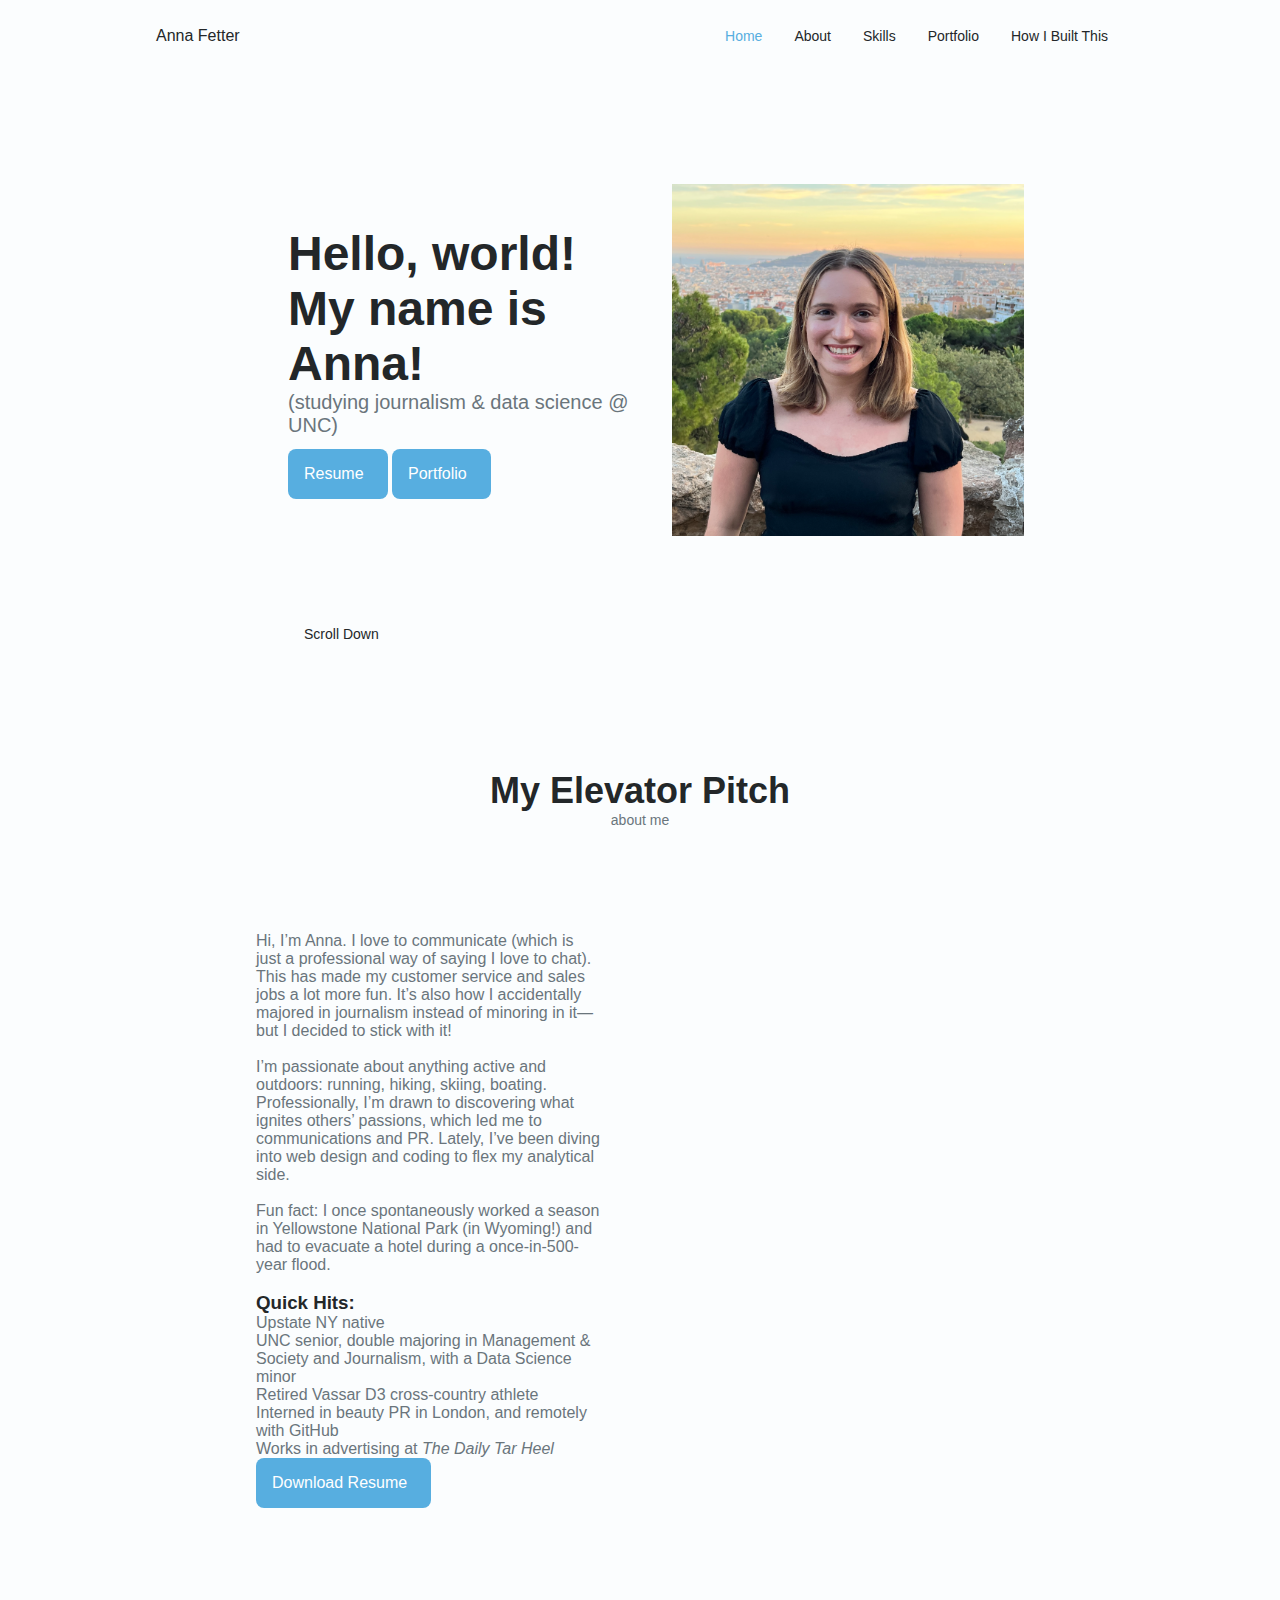
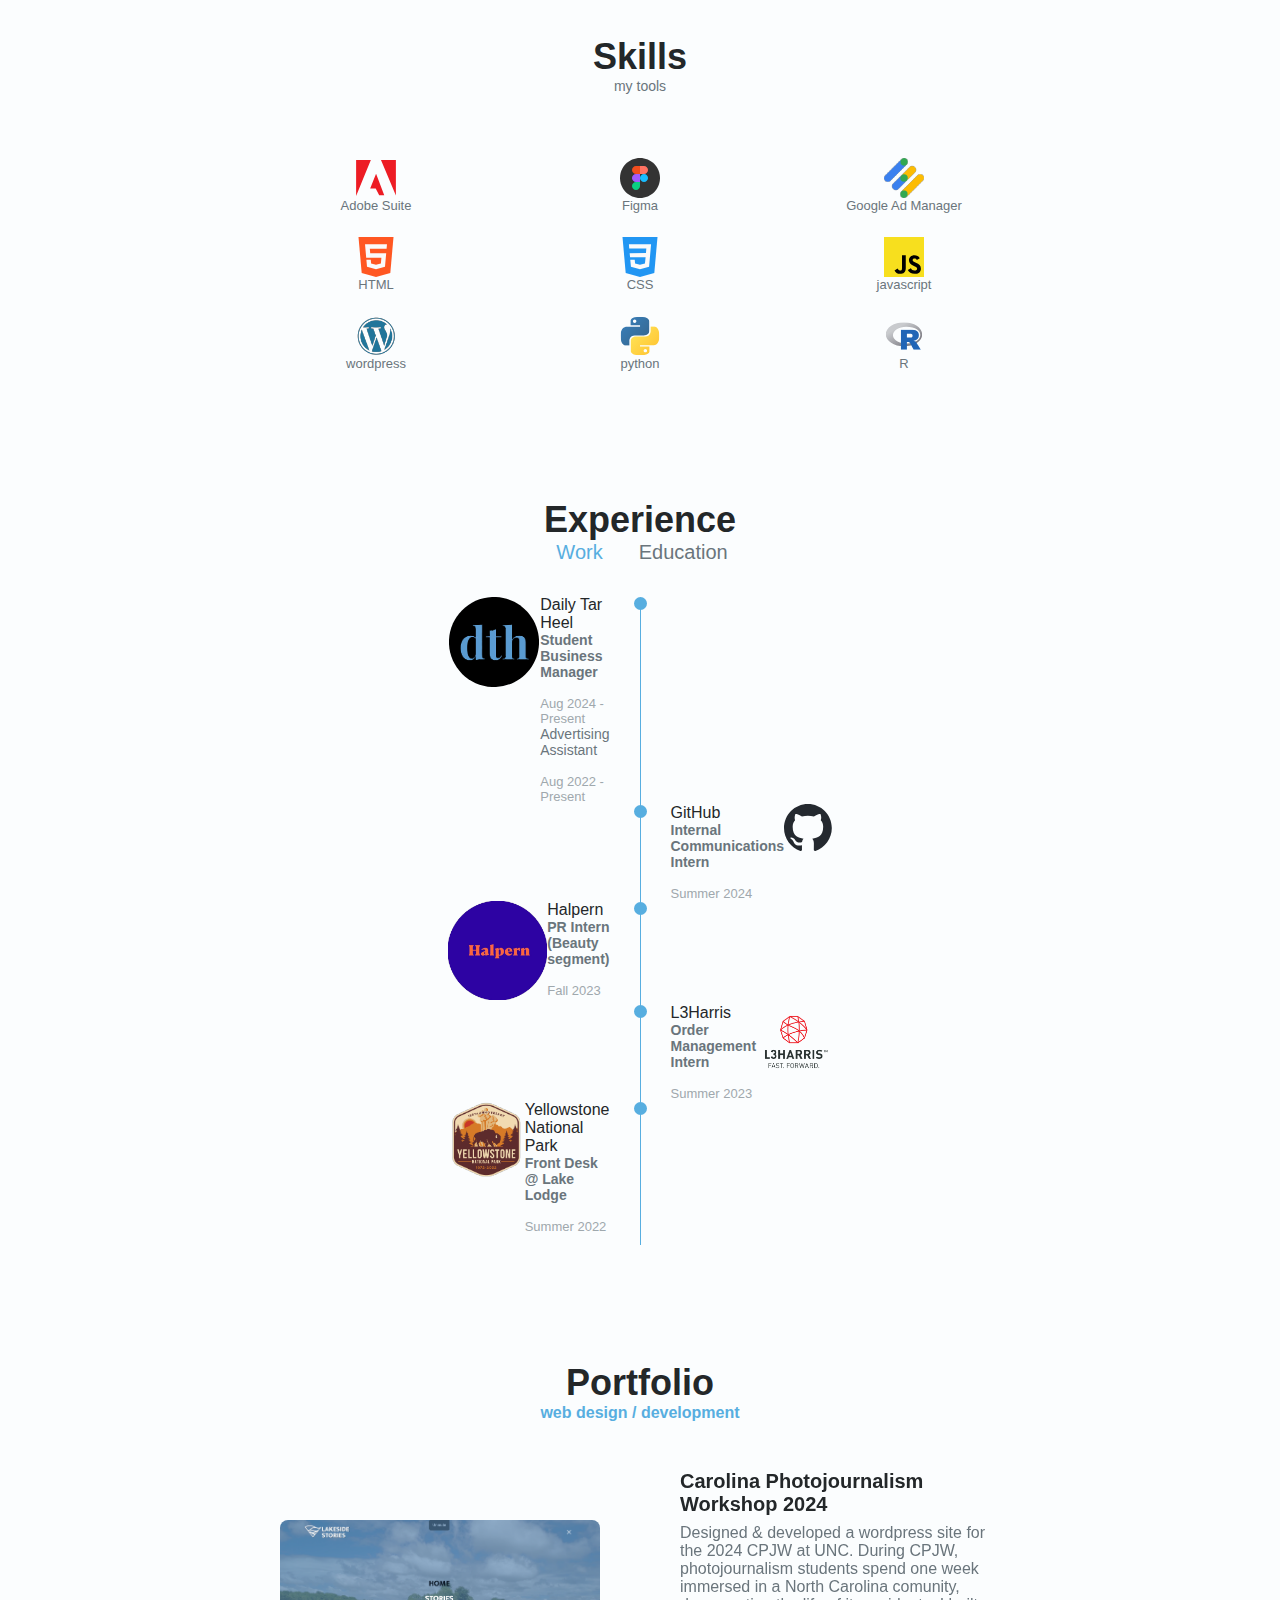
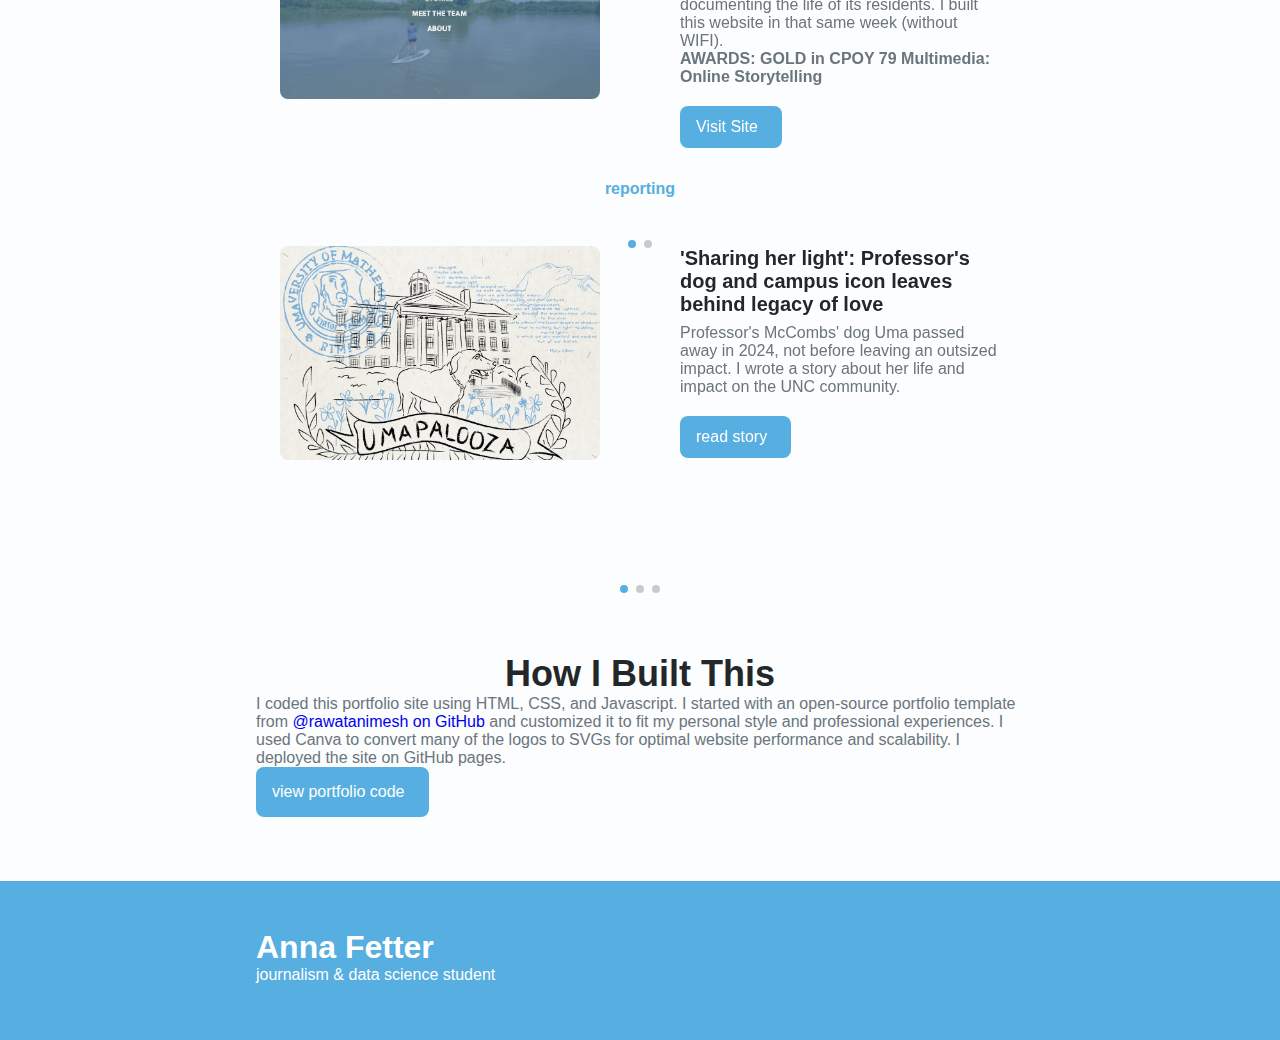
==== index.html @ ff368652 "some stylistic changes to portfolio section" ====
<!DOCTYPE html>
<html lang="en">
  <head>
    <meta charset="UTF-8" />
    <meta name="viewport" content="width=device-width, initial-scale=1.0" />
    <meta
      name="description"
      content="Anna Fetter's portfolio website. A summary of professional experience, 
      skills, projects details and contact information."
    />
    <title>Anna Fetter Portfolio</title>

    <!--==================== OPEN GRAPH META TAGS ===================== -->
    <meta property="og:title" content="Anna Fetter - Portfolio" />
    <meta property="og:image" content="/assets/img/PwaImages/ios/512.png" />
    <meta
      property="og:description"
      content="Anna Fetter's portfolio website. A summary of professional experience, 
      skills, projects details and contact information."
    />

    <!--==================== TWITTER META TAGS ===================== -->
    <meta name="twitter:title" content="Anna Fetter - Portfolio" />
    <meta
      name="twitter:description"
      content="Anna Fetter's portfolio website. A summary of professional experience, 
      skills, projects details and contact information."
    />
    <meta name="twitter:image" content="/assets/img/PwaImages/ios/512.png" />

    <!--==================== UNICONS ====================-->
    <link
      rel="stylesheet"
      href="https://unicons.iconscout.com/release/v4.0.0/css/line.css"
    />

    <!-- ====================PWA================== -->
    <link rel="manifest" href="manifest.json" />
    <!-- ios support -->
    <link rel="apple-touch-icon" href="/assets/img/PwaImages/ios/32.png" />
    <link rel="apple-touch-icon" href="/assets/img/PwaImages/ios/72.png" />
    <link rel="apple-touch-icon" href="/assets/img/PwaImages/ios/100.png" />
    <link rel="apple-touch-icon" href="/assets/img/PwaImages/ios/128.png" />
    <link rel="apple-touch-icon" href="/assets/img/PwaImages/ios/144.png" />
    <link rel="apple-touch-icon" href="/assets/img/PwaImages/ios/152.png" />
    <link rel="apple-touch-icon" href="/assets/img/PwaImages/ios/192.png" />
    <link rel="apple-touch-icon" href="/assets/img/PwaImages/ios/256.png" />
    <link rel="apple-touch-icon" href="/assets/img/PwaImages/ios/512.png" />
    <meta name="apple-mobile-web-app-status-bar" content="#6E57E0" />
    <meta name="theme-color" content="#6E57E0" />

    <!-- ============FAVICONS============== -->
    <link
      rel="apple-touch-icon"
      sizes="180x180"
      href="/assets/img/favicons/apple-touch-icon.png"
    />
    <link
      rel="icon"
      type="image/png"
      sizes="32x32"
      href="/assets//img/favicons/favicon-32x32.png"
    />
    <link
      rel="icon"
      type="image/png"
      sizes="16x16"
      href="/assets/img/favicons/favicon-16x16.png"
    />
    <link
      rel="icon"
      type="image/x-icon"
      href="/assets/img/favicons/favicon.ico"
    />

    <!--==================== SWIPER CSS ====================-->
    <link rel="stylesheet" href="/assets/css/swiper-bundle.min.css" />

    <!--==================== CSS ====================-->
    <link rel="stylesheet" href="assets/css/styles.css" />
  </head>

  <body>
    <!-- ===================== LOADER ==================== -->
    <div id="loading">
      <div class="loader"><span><</span><span>3</span></div>
    </div>

    <!--==================== HEADER ====================-->
    <header class="header" id="header">
      <nav class="nav container">
        <a href="#" class="nav__logo noSelect">Anna Fetter</a>

        <div class="nav__menu" id="nav-menu">
          <ul class="nav__list grid">
            <li class="nav__item">
              <a href="#home" class="nav__link noSelect active-link">
                <i class="uil uil-estate nav__icon"></i> Home
              </a>
            </li>

            <li class="nav__item">
              <a href="#about" class="nav__link noSelect">
                <i class="uil uil-user nav__icon"></i> About
              </a>
            </li>

            <li class="nav__item">
              <a href="#skills" class="nav__link noSelect">
                <i class="uil uil-file-alt nav__icon"></i> Skills
              </a>
            </li>

            <li class="nav__item">
              <a href="#portfolio" class="nav__link noSelect">
                <i class="uil uil-scenery nav__icon"></i> Portfolio
              </a>
            </li>

            <li class="nav__item">
              <a href="#built" class="nav__link noSelect">
                <i class="uil uil-message nav__icon"></i> How I Built This
              </a>
            </li>
          </ul>
          <i class="uil uil-times nav__close noSelect" id="nav-close"></i>
        </div>

        <div class="nav__btns">
          <!-- theme change button -->
          <i class="uil uil-moon change-theme" id="theme-button"></i>

          <div class="nav__toggle noSelect" id="nav-toggle">
            <i class="uil uil-apps"></i>
          </div>
        </div>
      </nav>
    </header>

    <!--==================== MAIN ====================-->

    <main class="main">
      <!--==================== HOME ====================-->
      <section class="home section" id="home">
        <div class="home__container container grid">
          <div class="home__content grid">
            <div class="home__social">
              <a
                href="https://www.linkedin.com/in/anna-fetter/"
                target="_blank"
                class="home__social-icon"
              >
                <i class="uil uil-linkedin-alt"></i>
              </a>
              <a
                href="https://github.com/aefetter"
                target="_blank"
                class="home__social-icon"
              >
                <i class="uil uil-github-alt"></i>
              </a>

            </div>

            <div class="home__img">
                  <img
                    class = "home__img"
                    src="assets/img/annafetter.JPG"
                    alt="photo of Anna Fetter"
                  >
            </div>

            <div class="home__data">
              <h1 class="home__title">Hello, world! My name is Anna!</h1>
              <h3 class="home__subtitle">(studying journalism & data science @ UNC)</h3>
              <!-- <p class="home__description">
              </p> -->
              <a href="assets/pdf/Anna-Fetter-Resume-2024.pdf" class="button button--flex" target="_blank">
                Resume<i class="uil uil-message button__icon"></i>
              </a>
              <a href="#portfolio" class="button button--flex">
                Portfolio<i class="uil uil-message button__icon"></i>
              </a>
            </div>
          </div>
          <div class="home__scroll">
            <a href="#about" class="home__scroll-button button--flex">
              <i class="uil uil-mouse-alt home__scroll-mouse"></i>
              <span class="home__scroll-name">Scroll Down</span>
              <i class="uil uil-arrow-down home__scroll-arrow"></i>
            </a>
          </div>
        </div>
      </section>
    </main>

    <!--==================== ABOUT ====================-->

    <section class="about section" id="about">
      <h2 class="section__title">My Elevator Pitch</h2>
      <span class="section__subtitle">about me</span>

      <div class="about__container container grid">
        <!-- <img src="assets/img/.jpg" alt="" class="about__image" /> -->
         <!-- find a fun image for here -->

        <div class="about__data">
          <p class="about__description">
            <!-- insert bio here -->
            <p>Hi, I’m Anna. I love to communicate (which is just a professional way of saying I love to chat). This has made my customer service and sales jobs a lot more fun. It’s also how I accidentally majored in journalism instead of minoring in it—but I decided to stick with it!<br><br>
  
            I’m passionate about anything active and outdoors: running, hiking, skiing, boating. Professionally, I’m drawn to discovering what ignites others’ passions, which led me to communications and PR. Lately, I’ve been diving into web design and coding to flex my analytical side.<br><br>
            
            Fun fact: I once spontaneously worked a season in Yellowstone National Park (in Wyoming!) and had to evacuate a hotel during a once-in-500-year flood.<br><br>
            
              <h3>Quick Hits:</h3>
              <ul>
                <li>Upstate NY native</li>
                <li>UNC senior, double majoring in Management & Society and Journalism, with a Data Science minor</li>
                <li>Retired Vassar D3 cross-country athlete</li>
                <li>Interned in beauty PR in London, and remotely with GitHub</li>
                <li>Works in advertising at <em>The Daily Tar Heel</em></li>
              </ul>
          </p>
          <div class="about__buttons">
            <a
              download=""
              href="assets/pdf/Anna-Fetter-Resume-2024.pdf"
              class="button button--flex"
            >
              Download Resume<i class="uil uil-download-alt button__icon"></i
            ></a>
          </div>
        </div>
      </div>
    </section>

    <!--==================== SKILLS ====================-->

    <section class="skills section" id="skills">
      <h2 class="section__title">Skills</h2>
      <span class="section__subtitle">my tools</span>
      <div class="skills__container container grid">
        <div class="skills__container-box">
          <img
            class="skills__container-img"
            src="/assets/img/skills/adobe.svg"
            alt="adobe suite"
          />
          <div class="skills__container-name">Adobe Suite</div>
        </div>

        <div class="skills__container-box">
          <img
            class="skills__container-img"
            src="/assets/img/skills/figma.svg"
            alt="Figma"
          />
          <div class="skills__container-name">Figma</div>
        </div>

        <div class="skills__container-box">
          <img
            class="skills__container-img"
            src="/assets/img/skills/googleadmanager.svg"
            alt="google ad manager"
          />
          <div class="skills__container-name">Google Ad Manager</div>
        </div>

        <div class="skills__container-box">
          <img
            class="skills__container-img"
            src="/assets/img/skills/html.svg"
            alt="html"
          />
          <div class="skills__container-name">HTML</div>
        </div>

        <div class="skills__container-box">
          <img
            class="skills__container-img"
            src="/assets/img/skills/css.svg"
            alt="css"
          />
          <div class="skills__container-name">CSS</div>
        </div>

        <div class="skills__container-box">
          <img
            class="skills__container-img"
            src="/assets/img/skills/javascript.svg"
            alt="javascript"
          />
          <div class="skills__container-name">javascript</div>
        </div>

        <div class="skills__container-box">
          <img
            class="skills__container-img"
            src="/assets/img/skills/wordpress.svg"
            alt="wordpress"
          />
          <div class="skills__container-name">wordpress</div>
        </div>

        <div class="skills__container-box">
          <img
            class="skills__container-img"
            src="/assets/img/skills/python.svg"
            alt="python"
          />
          <div class="skills__container-name">python</div>
        </div>

        <div class="skills__container-box">
          <img
            class="skills__container-img"
            src="/assets/img/skills/r.svg"
            alt="R"
          />
          <div class="skills__container-name">R</div>
        </div>

        <!-- <div class="skills__container-box">
                <img class="skills__container-img" src="/assets/img/skills/figma.svg" alt="figma">
                <div class="skills__container-name">Figma</div>
            </div> -->
      </div>
    </section>

    <!--==================== SCHOOL/EDUCATION ====================-->

    <section class="qualification section">
      <h2 class="section__title">Experience</h2>
      <!-- <span class="section__subtitle">My personal journey</span> -->

      <div class="qualification__container container">
        <div class="qualification__tabs">
          <div
            class="qualification__button button--flex qualification__active"
            data-target="#work"
          >
            <i class="uil uil-briefcase-alt qualification__icon"> </i> Work
          </div>

          <div
            class="qualification__button button--flex"
            data-target="#education"
          >
            <i class="uil uil-graduation-cap qualification__icon"> </i>
            Education
          </div>
        </div>

        <div class="qualification__sections">
          <!--==================== WORK CONTENT 1====================-->
          <div
            class="qualification__content qualification__active"
            data-content
            id="work"
          >
            <!--==================== WORK 1====================-->
            <div class="qualification__data">
              <div class="qual-logo">
                <div><img src="/assets/img/jobs/dth.svg" alt="Daily Tar Heel logo"></div>
                <div>
                <h3 class="qualification__title">Daily Tar Heel</h3>
                <span class="qualification__subtitle"><strong>Student Business Manager</strong></span>
                <div class="qualification__calender">
                  <i class="uil uil-calendar-alt"></i> Aug 2024 - Present
                </div>
                <span class="qualification__subtitle"><strong></strong>Advertising Assistant</strong></span>
                <div class="qualification__calender">
                  <i class="uil uil-calendar-alt"></i> Aug 2022 - Present
                </div>
                </div>
              </div>

              <div>
                <span class="qualification__rounder"></span>
                <span class="qualification__line"></span>
              </div>
            </div>

            <!--==================== WORK 2====================-->
            <div class="qualification__data">
              <div></div>
              <div>
                <span class="qualification__rounder"></span>
                <span class="qualification__line"></span>
              </div>
              <div>
                <div class="qual-logo">
                <div>
                <h3 class="qualification__title">GitHub</h3>
                <span class="qualification__subtitle"> <strong>Internal Communications Intern</strong> </span>
                <div class="qualification__calender">
                  <i class="uil uil-calendar-alt"></i> Summer 2024
                </div>
                </div>
                <div><img src="/assets/img/jobs/github-mark.svg" alt="GitHub logo"></div>
                </div>
              </div>
            </div>

            <!--==================== WORK 3====================-->
            <div class="qualification__data">
              <div class="qual-logo">
                <div><img src="/assets/img/jobs/halpern.svg" alt="Halpern logo"></div>
                <div>
                <h3 class="qualification__title">Halpern</h3>
                <span class="qualification__subtitle"><strong>PR Intern (Beauty segment)</strong></span>
                <div class="qualification__calender">
                  <i class="uil uil-calendar-alt"></i> Fall 2023
                </div>
                </div>
              </div>
              <div>
                <span class="qualification__rounder"></span>
                <span class="qualification__line"></span>
              </div>
            </div>

            <!--==================== WORK 4====================-->
            <div class="qualification__data">
              <div></div>
              <div>
                <span class="qualification__rounder"></span>
                <span class="qualification__line"></span>
              </div>
              <div>
                <div class="qual-logo">
                <div>
                <h3 class="qualification__title">L3Harris</h3>
                <span class="qualification__subtitle"> <strong>Order Management Intern</strong> </span>
                <div class="qualification__calender">
                  <i class="uil uil-calendar-alt"></i> Summer 2023
                </div>
                </div>
                <div><img src="/assets/img/jobs/l3harris.svg" alt="L3Harris logo"></div>
                </div>
              </div>
            </div>
            <!--==================== WORK 5 ====================-->
            <div class="qualification__data">
              <div class="qual-logo">
                <div><img src="/assets/img/jobs/yellowstone.svg" alt="Yellowstone 150th year graphic"></div>
                <div>
                  <h3 class="qualification__title">Yellowstone National Park</h3>
                  <span class="qualification__subtitle"><strong>Front Desk @ Lake Lodge</strong></span>
                  <div class="qualification__calender">
                    <i class="uil uil-calendar-alt"></i> Summer 2022
                  </div>
                </div>
              </div>
              <div>
                <span class="qualification__rounder"></span>
                <span class="qualification__line"></span>
              </div>
            </div>
          </div>

          <!--==================== EDUCATION CONTENT 2====================-->
          <div class="qualification__content" data-content id="education">
            <!--==================== SCHOOL 1====================-->
            <div class="qualification__data">
              <div>
                <h3 class="qualification__title">University of North Carolina at Chapel Hill</h3>
                <span class="qualification__subtitle">
                  Journalism (BA) / Management & Society (BA), Data Science Minor
                </span>
                <div class="qualification__calender">
                  <i class="uil uil-calendar-alt"></i> Aug 2022 - May 2025
                </div>
              </div>

              <div>
                <span class="qualification__rounder"></span>
                <span class="qualification__line"></span>
              </div>
            </div>

            <!--==================== SCHOOL 2====================-->
            <div class="qualification__data">
              <div></div>
              <div>
                <span class="qualification__rounder"></span>
                <!-- <span class="qualification__line"></span> -->
              </div>
              <div>
                <h3 class="qualification__title">Vassar College</h3>
                <span class="qualification__subtitle"> Transferred to UNC after 1st year</span>
                <div class="qualification__calender">
                  <i class="uil uil-calendar-alt"></i> Aug 2021 - May 2022
                </div>
              </div>
            </div>
          </div>
        </div>
      </div>
    </section>

    <!--==================== PORTFOLIO ====================-->

    <section class="portfolio section" id="portfolio">
      <h2 class="section__title">Portfolio</h2>

      <!-- WEB PROJECTS -->
      <span class="portfolio__subtitle">web design / development</span>
      <div class="portfolio__container container swiper-container">
        <div class="swiper-wrapper">
            <!--==================== PORTFOLIO 1====================-->
            <div class="portfolio__content grid swiper-slide">
              <img
                src="/assets/img/portfolio/cpjw-2024.png"
                alt=""
                class="portfolio__img"
              />
              <div class="portfolio__data">
                <h3 class="portfolio__title">Carolina Photojournalism Workshop 2024</h3>
                <p class="portfolio__description">
                  Designed & developed a wordpress site for the 2024 CPJW at UNC. During CPJW, photojournalism students spend one week immersed in a North Carolina comunity, documenting the life of its residents. I built this website in that same week (without WIFI).
                  <br><strong>AWARDS: GOLD in CPOY 79 Multimedia: Online Storytelling</strong>
                </p>
                <a
                  href="https://cpjw.unc.edu/2024/"
                  target="_blank"
                  class="button button--flex button--small portfolio__button"
                >
                  Visit Site
                  <i class="uil uil-arrow-right button__icon"></i>
                </a>
              </div>
            </div>

            <!--==================== PORTFOLIO 2====================-->
            <div class="portfolio__content grid swiper-slide">
              <img
                src="/assets/img/portfolio/mejo487cssbootcamp.png"
                alt=""
                class="portfolio__img"
              />
              <div class="portfolio__data">
                <h3 class="portfolio__title">CSS bootcamp</h3>
                <p class="portfolio__description">
                  The assignment for my MEJO487: Intermediate Interactive Media was to exactly copy a photoshop file using HTML and CSS. Using bootstrap was a necessary part of this assignment.
                </p>
                <a
                  href="https://github.com/aefetter/mejo487-project1"
                  target="_blank"
                  class="button button--flex button--small portfolio__button"
                >
                  See the code
                  <i class="uil uil-arrow-right button__icon"></i>
                </a>
              </div>
            </div>

        </div>

        <!-- Add arrows -->
        <div class="swiper-button-next">
          <i class="uil uil-angle-right-b swiper-portfolio-icon"></i>
        </div>
        <div class="swiper-button-prev">
          <i class="uil uil-angle-left-b swiper-portfolio-icon"></i>
        </div>

        <!-- Add Pagination -->
        <div class="swiper-pagination"></div>
      </div>
      <!-- new slider -->
      <!-- reporting section -->
      <span class="portfolio__subtitle">reporting</span>
      <div class="portfolio__container container swiper-container">
        <div class="swiper-wrapper">
          <!--==================== STORY 1====================-->
          <div class="portfolio__content grid swiper-slide">
            <img
              src="/assets/img/portfolio/dth-uma.jpeg"
              alt=""
              class="portfolio__img"
            />
            <div class="portfolio__data">
              <h3 class="portfolio__title">'Sharing her light': Professor's dog and campus icon leaves behind legacy of love</h3>
              <p class="portfolio__description">
                Professor's McCombs' dog Uma passed away in 2024, not before leaving an outsized impact. I wrote a story about her life and impact on the UNC community.
              </p>
              <a
                href="https://www.dailytarheel.com/article/2024/06/lifestyle-honoring-uma"
                target="_blank"
                class="button button--flex button--small portfolio__button"
              >
                read story
                <i class="uil uil-arrow-right button__icon"></i>
              </a>
            </div>
          </div>

          <!--==================== STORY 2====================-->
          <div class="portfolio__content grid swiper-slide">
            <img
              src="/assets/img/portfolio/dth-trolly.jpeg"
              alt=""
              class="portfolio__img"
            />
            <div class="portfolio__data">
              <h3 class="portfolio__title">Downtown trolley to transport locals, tourists for international soccer game</h3>
              <p class="portfolio__description">
                "It’s a bird, it’s a plane — no, it’s a trolley." Here's a story I wrote about a free trolley to transport locals and tourists to a soccer match between England’s Manchester City FC and Scotland’s Celtic FC at Kenan Stadium in Chapel Hill.
              </p>
              <a
                href="https://www.dailytarheel.com/article/2024/07/lifestyle-trolley-match"
                target="_blank"
                class="button button--flex button--small portfolio__button"
              >
                read story
                <i class="uil uil-arrow-right button__icon"></i>
              </a>
            </div>
          </div>
          <!--==================== STORY 3====================-->
          <div class="portfolio__content grid swiper-slide">
            <img
              src="/assets/img/portfolio/dth-birdwatching.jpg"
              alt=""
              class="portfolio__img"
            />
            <div class="portfolio__data">
              <h3 class="portfolio__title">Local birdwatching groups support community and green spaces</h3>
              <p class="portfolio__description">
                I interviewed members of local birdwatching groups in Chapel Hill to hear about how locals can get involved in birdwatching. Bo Howes, the president of the Chapel Hill Bird Club, talked to me about "spark birds" and "nemesis birds".
              </p>
              <a
                href="#"
                target="_blank"
                class="button button--flex button--small portfolio__button"
              >
                read story
                <i class="uil uil-arrow-right button__icon"></i>
              </a>
            </div>
          </div>

        </div>

        <!-- Add arrows -->
        <div class="swiper-button-next">
          <i class="uil uil-angle-right-b swiper-portfolio-icon"></i>
        </div>
        <div class="swiper-button-prev">
          <i class="uil uil-angle-left-b swiper-portfolio-icon"></i>
        </div>

        <!-- Add Pagination -->
        <div class="swiper-pagination"></div>
      </div>
    </section>

    <!--==================== HOW I BUILT THIS ====================-->
    <section class="built section" id="built">
      <div class="container">
        <h2 class="section__title">How I Built This</h2>
        <p class="section__description">
          I coded this portfolio site using HTML, CSS, and Javascript. I started with an open-source portfolio template from <a href="https://github.com/rawatanimesh/portfolio-website-dark-light-themes"> @rawatanimesh on GitHub</a> and customized it to fit my personal style and professional experiences. I used Canva to convert many of the logos to SVGs for optimal website performance and scalability. I deployed the site on GitHub pages.  
        </p>
        <a href="https://github.com/aefetter/aefetter.github.io" class="button button--flex" target="_blank">
          view portfolio code <i class="uil uil-message button__icon"></i>
        </a>
      </div>
      <span></span>
    </section>

    <!--==================== FOOTER ====================-->

    <footer class="footer">
      <div class="footer__bg">
        <div class="footer__container container grid">
          <div>
            <h1 class="footer__title">Anna Fetter</h1>
            <span class="footer__subtitle">journalism & data science student</span>
          </div>


    <!--==================== SCROLL TOP ====================-->

    <a href="#" class="scrollup" id="scroll-up">
      <i class="uil uil-arrow-up scrollup__icon"></i>
    </a>

    <!--==================== SWIPER JS ====================-->
    <script src="/assets/js/swiper-bundle.min.js"></script>

    <!--==================== MAIN JS ====================-->
    <script src="assets/js/main.js"></script>

    <!-- ===================== SHOW/HIDE LOADER ==================== -->
    <script>
      window.onload = function () {
        document.getElementById("loading").style.display = "none";
      };
    </script>

    <!-- =====================REGISTER SERVICE WORKER================ -->
    <script>
      if ("serviceWorker" in navigator) {
        window.addEventListener("load", function () {
          navigator.serviceWorker
            .register("/serviceWorker.js")
            .then((res) => console.log("service worker registered"))
            .catch((err) => console.log("service worker not registered", err));
        });
      }
    </script>
  </body>
</html>
---- assets/css/styles.css ----
/*==================== GOOGLE FONTS ====================*/

@import url('https://fonts.googleapis.com/css2?family=Lexend:wght@100..900&display=swap');

/*==================== VARIABLES CSS ====================*/

:root {
  --header-height: 3rem;
  /*========== Colors ==========*/
  /* Change favorite color */
  --hue-color: 202;
  /*Purple 250 - Green 142 - Blue 230 - Pink 340*/
  /* HSL color mode */
  --first-color: hsl(var(--hue-color), 69%, 61%);
  --first-color-second: hsl(var(--hue-color), 69%, 61%);
  --first-color-alt: hsl(var(--hue-color), 57%, 53%);
  --first-color-lighter: hsl(var(--hue-color), 92%, 85%);
  --title-color: hsl(var(--hue-color), 8%, 15%);
  --text-color: hsl(var(--hue-color), 8%, 45%);
  --text-color-light: hsl(var(--hue-color), 8%, 65%);
  --input-color: hsl(var(--hue-color), 70%, 96%);
  --body-color: hsl(var(--hue-color), 60%, 99%);
  --container-color: #fff;
  --scroll-bar-color: hsl(var(--hue-color), 30%, 90%);
  --scroll-thumb-color: hsl(var(--hue-color), 12%, 80%);

  /*========== Font and typography ==========*/
  --body-font: "Poppins", sans-serif;
  /* .5rem = 8px, 1rem = 16px, 1.5rem = 24px ... */
  --big-font-size: 2rem;
  --h1-font-size: 1.5rem;
  --h2-font-size: 1.25rem;
  --h3-font-size: 1.125rem;
  --normal-font-size: 0.938rem;
  --small-font-size: 0.813rem;
  --smaller-font-size: 0.75rem;
  /*========== Font weight ==========*/
  --font-medium: 500;
  --font-semi-bold: 600;
  /*========== Margines ==========*/
  /* .25rem = 4px, .5rem = 8px, .75rem = 12px ... */
  --mb-0-25: 0.25rem;
  --mb-0-5: 0.5rem;
  --mb-0-75: 0.75rem;
  --mb-1: 1rem;
  --mb-1-5: 1.5rem;
  --mb-2: 2rem;
  --mb-2-5: 2.5rem;
  --mb-3: 3rem;
  /*========== z index ==========*/
  --z-tooltip: 10;
  --z-fixed: 100;
  --z-modal: 100;
}

/* Font size for large devices */

@media screen and (min-width: 968px) {
  :root {
    --big-font-size: 3rem;
    --h1-font-size: 2.25rem;
    --h2-font-size: 1.5rem;
    --h3-font-size: 1.25rem;
    --normal-font-size: 1rem;
    --small-font-size: 0.875rem;
    --smaller-font-size: 0.813rem;
  }
}

/*========== Variables Dark theme ==========*/

body.dark-theme {
  /* HSL color mode */
  --first-color-second: hsl(var(--hue-color), 30%, 8%);
  --title-color: hsl(var(--hue-color), 8%, 95%);
  --text-color: hsl(var(--hue-color), 8%, 75%);
  --input-color: hsl(var(--hue-color), 29%, 16%);
  --body-color: hsl(var(--hue-color), 28%, 12%);
  --container-color: hsl(var(--hue-color), 29%, 16%);
  --scroll-bar-color: hsl(var(--hue-color), 12%, 48%);
  --scroll-thumb-color: hsl(var(--hue-color), 12%, 36%);
}

/*========== Button Dark/Light ==========*/

.nav__btns {
  display: flex;
  align-items: center;
}
.change-theme {
  font-size: 1.25rem;
  color: var(--title-color);
  margin-right: var(--mb-1);
  cursor: pointer;
}
.change-theme:hover {
  color: var(--first-color);
}

/*==================== BASE ====================*/

* {
  box-sizing: border-box;
  padding: 0;
  margin: 0;
}

html {
  scroll-behavior: smooth;
}

body {
  margin: 0 0 var(--header-height) 0;
  font-family: var(--body-font);
  font-size: var(--normal-font-size);
  background-color: var(--body-color);
  color: var(--text-color);
}

h1,
h2,
h3,
h4 {
  color: var(--title-color);
  font-weight: var(--font-semi-bold);
}

ul {
  list-style: none;
}

a {
  text-decoration: none;
}

img {
  max-width: 100%;
  height: auto;
}

/*==================== REUSABLE CSS CLASSES ====================*/

.noSelect {
  -webkit-touch-callout: none;
  -webkit-user-select: none;
  -khtml-user-select: none;
  -moz-user-select: none;
  -ms-user-select: none;
  user-select: none;
  -webkit-tap-highlight-color: transparent;
}

.section {
  padding: 2rem 0 4rem;
}

.section__title {
  font-size: var(--h1-font-size);
}

.section__subtitle {
  display: block;
  font-size: var(--small-font-size);
  margin-bottom: var(--mb-3);
}

.section__title,
.section__subtitle {
  text-align: center;
}

/*==================== LAYOUT ====================*/

.container {
  max-width: 768px;
  margin-left: var(--mb-1-5);
  margin-right: var(--mb-1-5);
}

.grid {
  display: grid;
  gap: 1.5rem;
}

header {
  width: 100%;
  position: fixed;
  bottom: 0;
  left: 0;
  z-index: var(--z-fixed);
  background-color: var(--body-color);
}

/*==================== NAV ====================*/

.nav {
  max-width: 968px;
  height: var(--header-height);
  display: flex;
  justify-content: space-between;
  align-items: center;
}

.nav__logo,
.nav__toggle {
  color: var(--title-color);
  font-weight: var(--font-medium);
}

.nav__logo:hover {
  color: var(--first-color);
}

.nav__toggle {
  font-size: 1.1rem;
  cursor: pointer;
}

.nav__toggle:hover {
  color: var(--first-color);
}

@media screen and (max-width: 767px) {
  .nav__menu {
    position: fixed;
    bottom: -100%;
    left: 0;
    width: 100%;
    background-color: var(--body-color);
    padding: 2rem 1.5rem 4rem;
    box-shadow: 0 -1px 4px rgba(0, 0, 0, 0.15);
    border-radius: 1.5rem 1.5rem 0 0;
    transition: 0.3s;
  }
}

.nav__list {
  grid-template-columns: repeat(3, 1fr);
  gap: 2rem;
}

.nav__link {
  display: flex;
  flex-direction: column;
  align-items: center;
  font-size: var(--small-font-size);
  color: var(--title-color);
  font-weight: var(--font-medium);
}

.nav__link:hover {
  color: var(--first-color);
}

.nav__icon {
  font-size: 1.2rem;
}

.nav__close {
  position: absolute;
  right: 1.3rem;
  bottom: 0.5rem;
  font-size: 1.5rem;
  cursor: pointer;
  color: var(--first-color);
}

.nav__close:hover {
  color: var(--first-color-alt);
}

/* show menu */

.show-menu {
  bottom: 0;
}

/* Active link */

.active-link {
  color: var(--first-color);
}

/* Change background header */

.scroll-header {
  box-shadow: 0 -1px 4px rgba(0, 0, 0, 0.15);
}

/*===================== LOADER ====================*/

#loading {
  position: fixed;
  display: block;
  width: 100%;
  height: 100%;
  opacity: 0.9;
  background-color: var(--first-color);
  z-index: 101;
}

.loader {
  position: absolute;
  top: 50%;
  left: 50%;
  transform: translate(-50%, -50%);
  color: #fff;
  font-weight: bold;
  font-size: 20vh;
  opacity: 0.8;
}
.loader span {
  display: inline-block;
  animation: pulse 0.4s alternate infinite ease-in-out;
}
.loader span:nth-child(odd) {
  animation-delay: 0.4s;
}

@keyframes pulse {
  to {
    transform: scale(0.8);
    opacity: 0.5;
  }
}

/*==================== HOME ====================*/

.home__container {
  gap: 1rem;
}

.home__content {
  grid-template-columns: 0.5fr 3fr;
  padding-top: 3.5rem;
  align-items: center;
}

.home__social {
  display: grid;
  grid-template-columns: max-content;
  row-gap: 1rem;
}

.home__social-icon {
  font-size: 1.25rem;
  color: var(--first-color);
}

.home__social-icon:hover {
  color: var(--first-color-alt);
}

.home__blob {
  width: 200px;
  fill: var(--first-color);
}

.home__blob-img {
  width: 255px;
}

.home__data {
  grid-column: 1/3;
}

.home__title {
  font-size: var(--big-font-size);
}

.home__subtitle {
  font-size: var(--h3-font-size);
  color: var(--text-color);
  font-weight: var(--font-medium);
  margin-bottom: var(--mb-0-75);
}

.home__description {
  margin-bottom: var(--mb-2);
}

.home__scroll {
  display: none;
}

.home__scroll-button {
  color: var(--first-color);
  transition: 0.3s;
}

.home__scroll-button:hover {
  transform: translateY(0.25rem);
}

.home__scroll-mouse {
  font-size: 2rem;
}

.home__scroll-name {
  font-size: var(--small-font-size);
  color: var(--title-color);
  font-weight: var(--font-medium);
  margin-right: var(--mb-0-25);
}

.home__scroll-arrow {
  font-size: 1.25rem;
}

/*==================== BUTTONS ====================*/

.button {
  display: inline-block;
  background-color: var(--first-color);
  color: #fff;
  padding: 1rem;
  border-radius: 0.5rem;
  font-weight: var(--font-medium);
}

.button:hover {
  background-color: var(--first-color-alt);
}

.button__icon {
  font-size: 1.25rem;
  margin-left: var(--mb-0-5);
  transition: 0.3s;
}

.button--white {
  background-color: #fff;
  color: var(--first-color);
}

.button--white:hover {
  background-color: #fff;
}

.button--flex {
  display: inline-flex;
  align-items: center;
}

.button--small {
  padding: 0.75rem 1rem;
}

.button--link {
  padding: 0;
  background-color: transparent;
  color: var(--first-color);
}

.button--link:hover {
  background-color: transparent;
  color: var(--first-color-alt);
}

/*==================== ABOUT ====================*/

.about__img {
  width: 200px;
  border-radius: 0.5rem;
  justify-self: center;
  align-self: center;
}

.about__description {
  text-align: center;
  margin-bottom: var(--mb-2-5);
}

.about__info {
  display: flex;
  justify-content: space-evenly;
  margin-bottom: var(--mb-2-5);
}

.about__info>ul{
  list-style-type: disc;
}

.about__info-title {
  font-size: var(--h2-font-size);
  font-weight: var(--font-semi-bold);
  color: var(--title-color);
}

.about__info-name {
  font-size: var(--smaller-font-size);
}

.about__info-name,
.about__info-title {
  display: block;
  text-align: center;
}

.about__buttons {
  display: flex;
  justify-content: center;
}

/* about image slider */


/*==================== SKILLS ====================*/

.skills__container {
  display: grid;
  gap: 1.5rem;
  grid-template-columns: repeat(3, 1fr);
}

.skills__container-box {
  display: flex;
  flex-direction: column;
  justify-content: center;
  align-items: center;
}

.skills__container-img {
  height: 40px;
  width: 40px;
}

.skills__container-img:hover {
  transform: rotate(25deg);
}

.skills__container-name {
  font-size: var(--smaller-font-size);
  display: block;
  text-align: center;
}

/*==================== QUALIFICATION ====================*/

.qualification__tabs {
  display: flex;
  justify-content: space-evenly;
  margin-bottom: var(--mb-2);
}

.qualification__button {
  font-size: var(--h3-font-size);
  font-weight: var(--font-medium);
  cursor: pointer;
  display: flex;
  justify-content: center;
  align-items: center;
}

.qualification__button:hover {
  color: var(--first-color);
}

.qualification__icon {
  font-size: 1.8rem;
  margin-right: var(--mb-0-25);
}

.qualification__data {
  display: grid;
  grid-template-columns: 2fr max-content 2fr;
  column-gap: 1.5rem;
}

.qualification__title {
  font-size: var(--normal-font-size);
  font-weight: var(--font-medium);
}

.qualification__subtitle {
  display: inline-block;
  font-size: var(--small-font-size);
  margin-bottom: var(--mb-1);
}

.qualification__calender {
  font-size: var(--smaller-font-size);
  color: var(--text-color-light);
}

.qualification__rounder {
  display: inline-block;
  width: 13px;
  height: 13px;
  background-color: var(--first-color);
  border-radius: 50%;
}

.qualification__line {
  display: block;
  width: 1px;
  height: 100%;
  background-color: var(--first-color);
  transform: translate(6px, -7px);
}

.qualification [data-content] {
  display: none;
}

.qualification__active[data-content] {
  display: block;
}

.qualification__button.qualification__active {
  color: var(--first-color);
}

.qual-logo{
  display: flex;
  direction: row;
}
/*==================== PORTFOLIO ====================*/

.portfolio__container {
  overflow: initial;
}

.portfolio__content {
  padding: 0 1.5rem;
  margin-bottom: 2rem;
}

.portfolio__img {
  width: 265px;
  border-radius: 0.5rem;
  justify-self: center;
}

.portfolio__title {
  font-size: var(--h3-font-size);
  margin-bottom: var(--mb-0-5);
}

.portfolio__description {
  margin-bottom: var(--mb-0-75);
}

.portfolio__button:hover .button__icon {
  transform: translateX(0.25rem);
}

.portfolio__button {
  margin-top: 0.5rem; /* Reduce the margin to move the button closer */
}

.swiper-button-prev::after,
.swiper-button-next::after {
  content: "";
}

.swiper-portfolio-icon {
  font-size: 2rem;
  color: var(--first-color);
}

.swiper-button-prev {
  left: -0.5rem;
}

.swiper-button-next {
  right: -0.5rem;
}

.swiper-container-horizontal > .swiper-pagination-bullets {
  bottom: -2rem;
}

.swiper-pagination-bullet-active {
  background-color: var(--first-color);
}

.swiper-button-prev,
.swiper-button-next,
.swiper-pagination-bullet {
  outline: none;
}

.portfolio__subtitle{
  font-size: var(--med-font-size);
  font-weight: bold;
  color: var(--first-color);
  text-align: center;
  display: block;
  margin-bottom: var(--mb-3);
}

/*==================== FOOTER ====================*/

.footer {
  padding-top: 2rem;
}
.footer__container {
  row-gap: 3.5rem;
}
.footer__bg {
  background-color: var(--first-color-second);
  padding: 2rem 0 3rem;
}
/* .portfolio__title {
  font-size: var(--h1-font-size);
  margin-bottom: var(--mb-0-25);
}
.portfolio__subtitle {
  font-size: var(--small-font-size);
} */
.footer__links {
  display: flex;
  flex-direction: column;
  row-gap: 1.5rem;
}
.footer__link:hover {
  color: var(--first-color-lighter);
}
.footer__social {
  font-size: 1.25rem;
  margin-right: var(--mb-1-5);
}
.footer__social:hover {
  color: var(--first-color-lighter);
}
.footer__copy {
  font-size: var(--smaller-font-size);
  text-align: center;
  color: var(--text-color-light);
  margin-top: var(--mb-3);
}
.footer__title,
.footer__subtitle,
.footer__link,
.footer__social {
  color: #fff;
}

/*========== SCROLL UP ==========*/

.scrollup {
  position: fixed;
  right: 1rem;
  bottom: -20%;
  background-color: var(--first-color);
  opacity: 0.8;
  padding: 0 0.3rem;
  border-radius: 0.4rem;
  z-index: var(--z-tooltip);
  transform: 0.4s;
}
.scrollup:hover {
  background-color: var(--first-color-alt);
}
.scrollup__icon {
  font-size: 1.5rem;
  color: #fff;
}

/* Show scroll */

.show-scroll {
  bottom: 5rem;
}

/*========== SCROLL BAR ==========*/

::-webkit-scrollbar {
  width: 0.6rem;
  background-color: var(--scroll-bar-color);
  border-radius: 0.5rem;
}
::-webkit-scrollbar-thumb {
  background-color: var(--scroll-thumb-color);
  border-radius: 0.5rem;
}
::-webkit-scrollbar-thumb:hover {
  background-color: var(--text-color-light);
}

/*==================== MEDIA QUERIES ====================*/

/* For small devices */

@media screen and (max-width: 350px) {
  .loader {
    font-size: 11vh;
  }
  .container {
    margin-left: var(--mb-1);
    margin-right: var(--mb-1);
  }
  .nav__menu {
    padding: 2rem 0.25rem 4rem;
  }
  .nav__list {
    column-gap: 0;
  }
  .home__content {
    grid-template-columns: 0.25fr 3fr;
  }
  .home__blob {
    width: 180px;
  }
  .qualification__data {
    gap: 0.5rem;
    display: flex;
    align-items: center;
    justify-content: space-between;
  }
  .services__container {
    grid-template-columns: max-content;
    justify-content: center;
  }
  .services__content {
    padding-right: 3.5rem;
  }
  .services__modal {
    padding: 0 0.5rem;
  }
  .project__img {
    width: 200px;
  }
  /* stack work logo vertically on mobile */
  .qual-logo{
    /* display: flex; */
    direction: row;
    /* gap: 2rem; */
  }
}

@media screen and (min-width: 351px) {
  .loader {
    font-size: 13vh;
  }
}

/* For medium devices */

@media screen and (min-width: 568px) {
  .loader {
    font-size: 14vh;
  }
  .home__content {
    grid-template-columns: max-content 1fr 1fr;
  }
  .home__data {
    grid-column: initial;
  }
  .home__img {
    order: 1;
    justify-self: center;
  }
  .about__container,
  .project__container,
  .portfolio__content,
  .contact__container,
  .footer__container {
    grid-template-columns: repeat(2, 1fr);
  }
  .qualification__sections {
    display: grid;
    grid-template-columns: 0.6fr;
    justify-content: center;
  }
  .swiper-container-horizontal > .swiper-pagination-bullets {
    bottom: -1.5rem;
  }
}

@media screen and (min-width: 768px) {
  .loader {
    font-size: 16vh;
  }
  .container {
    margin-left: auto;
    margin-right: auto;
  }
  body {
    margin: 0;
  }
  .section {
    padding: 6rem 0 2rem;
  }
  .section__subtitle {
    margin-bottom: 4rem;
  }
  .header {
    top: 0;
    bottom: initial;
  }
  .header,
  .main,
  .footer__container {
    padding: 0 1rem;
  }
  .nav {
    height: calc(var(--header-height) + 1.5rem);
    column-gap: 1rem;
  }
  .nav__icon,
  .nav__close,
  .nav__toggle {
    display: none;
  }
  .nav__list {
    display: flex;
    column-gap: 2rem;
  }
  .nav__menu {
    margin-left: auto;
  }
  .change-theme {
    margin: 0;
  }
  .home__container {
    row-gap: 5rem;
  }
  .home__content {
    padding-top: 5.5rem;
    column-gap: 2rem;
  }
  .home__blob {
    width: 270px;
  }
  .home__scroll {
    display: block;
  }
  .home__scroll-button {
    margin-left: 3rem;
  }
  .about__container {
    column-gap: 5rem;
  }
  .about__img {
    width: 350px;
  }
  .about__description {
    text-align: initial;
  }
  .about__info {
    justify-content: space-between;
  }
  .about__buttons {
    justify-content: initial;
  }
  .qualification__tabs {
    justify-content: center;
  }
  .qualification__button {
    margin: 0 var(--mb-1);
  }
  .qualification__sections {
    grid-template-columns: 0.5fr;
  }
  /* .services__container{
        grid-template-columns: repeat(2, 218px);
        justify-self: center;
    } */
  .services__icon {
    font-size: 2rem;
  }
  .services__content {
    padding: 6rem 0 2rem 2.5rem;
  }
  .services__modal-content {
    width: 450px;
  }
  .project__img {
    width: 320px;
  }
  .portfolio__content {
    align-items: center;
  }
  .project {
    text-align: initial;
  }
  .project__bg {
    background: none;
  }
  .project__container {
    background-color: var(--first-color-second);
    border-radius: 1rem;
    padding: 3rem 2.5rem 0;
    grid-template-columns: 1fr max-content;
    column-gap: 3rem;
  }
  .project__data {
    padding-top: 0.8rem;
  }
  .swiper-container-horizontal > .swiper-pagination-bullets {
    bottom: -2rem;
  }
  .footer__container {
    grid-template-columns: repeat(3, 1fr);
  }
  .footer__bg {
    padding: 3rem 0 3.5rem;
  }
  .footer__links {
    flex-direction: row;
    column-gap: 2rem;
  }
  .footer__socials {
    justify-self: flex-end;
  }
  .footer__copy {
    margin-top: 4.5rem;
  }
}

/* For large devices */

@media screen and (min-width: 1024px) {
  .loader {
    font-size: 20vh;
  }
  .header,
  .main,
  .footer__container {
    padding: 0;
  }
  .home__blob {
    width: 320px;
  }
  .home__social {
    transform: translateX(-6rem);
  }
  .portfolio__content {
    column-gap: 5rem;
  }
  .portfolio__img {
    width: 350px;
  }
  .swiper-portfolio-icon {
    font-size: 3.5rem;
  }
  .swiper-button-prev {
    left: -3.5rem;
  }
  .swiper-button-next {
    right: -3.5rem;
  }
  .swiper-container-horizontal > .swiper-pagination-bullets {
    bottom: -4.5rem;
  }
  .contact__form {
    width: 460px;
  }
  .contact__inputs {
    grid-template-columns: repeat(2, 1fr);
  }
}
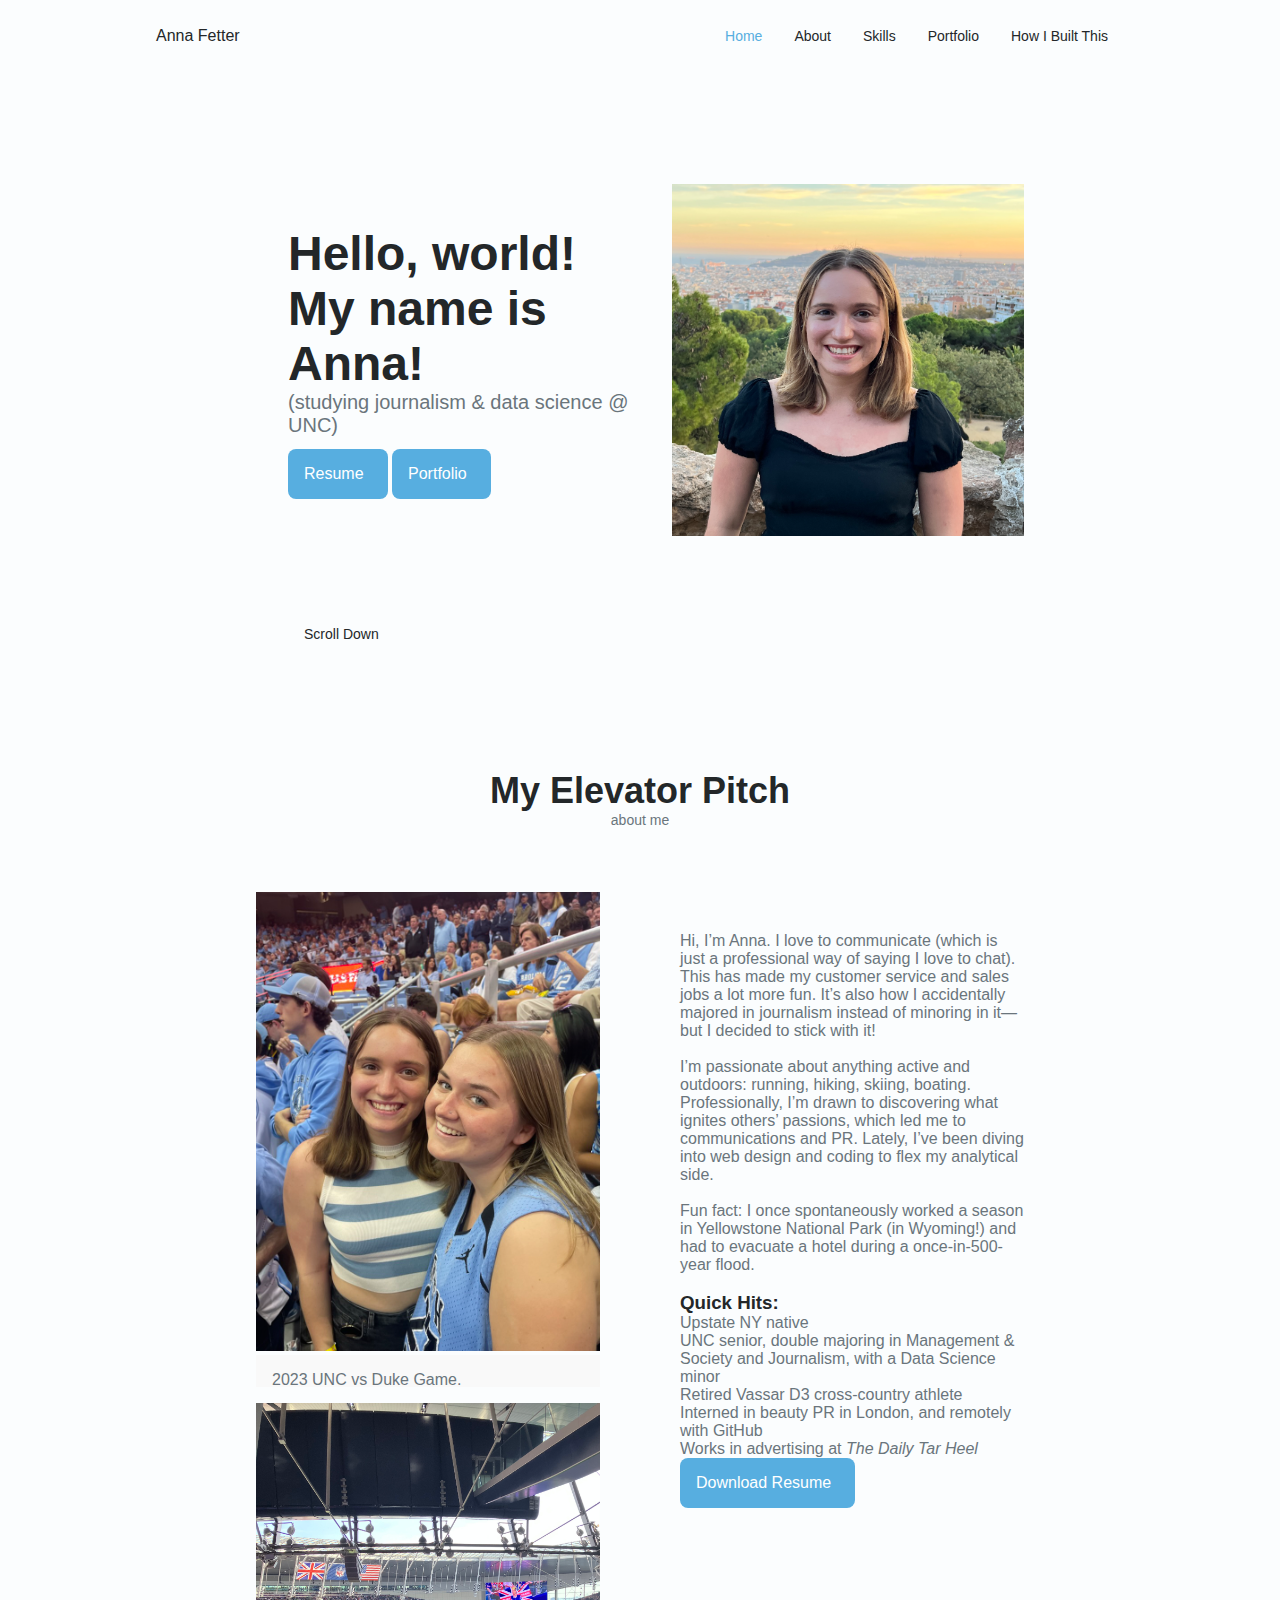
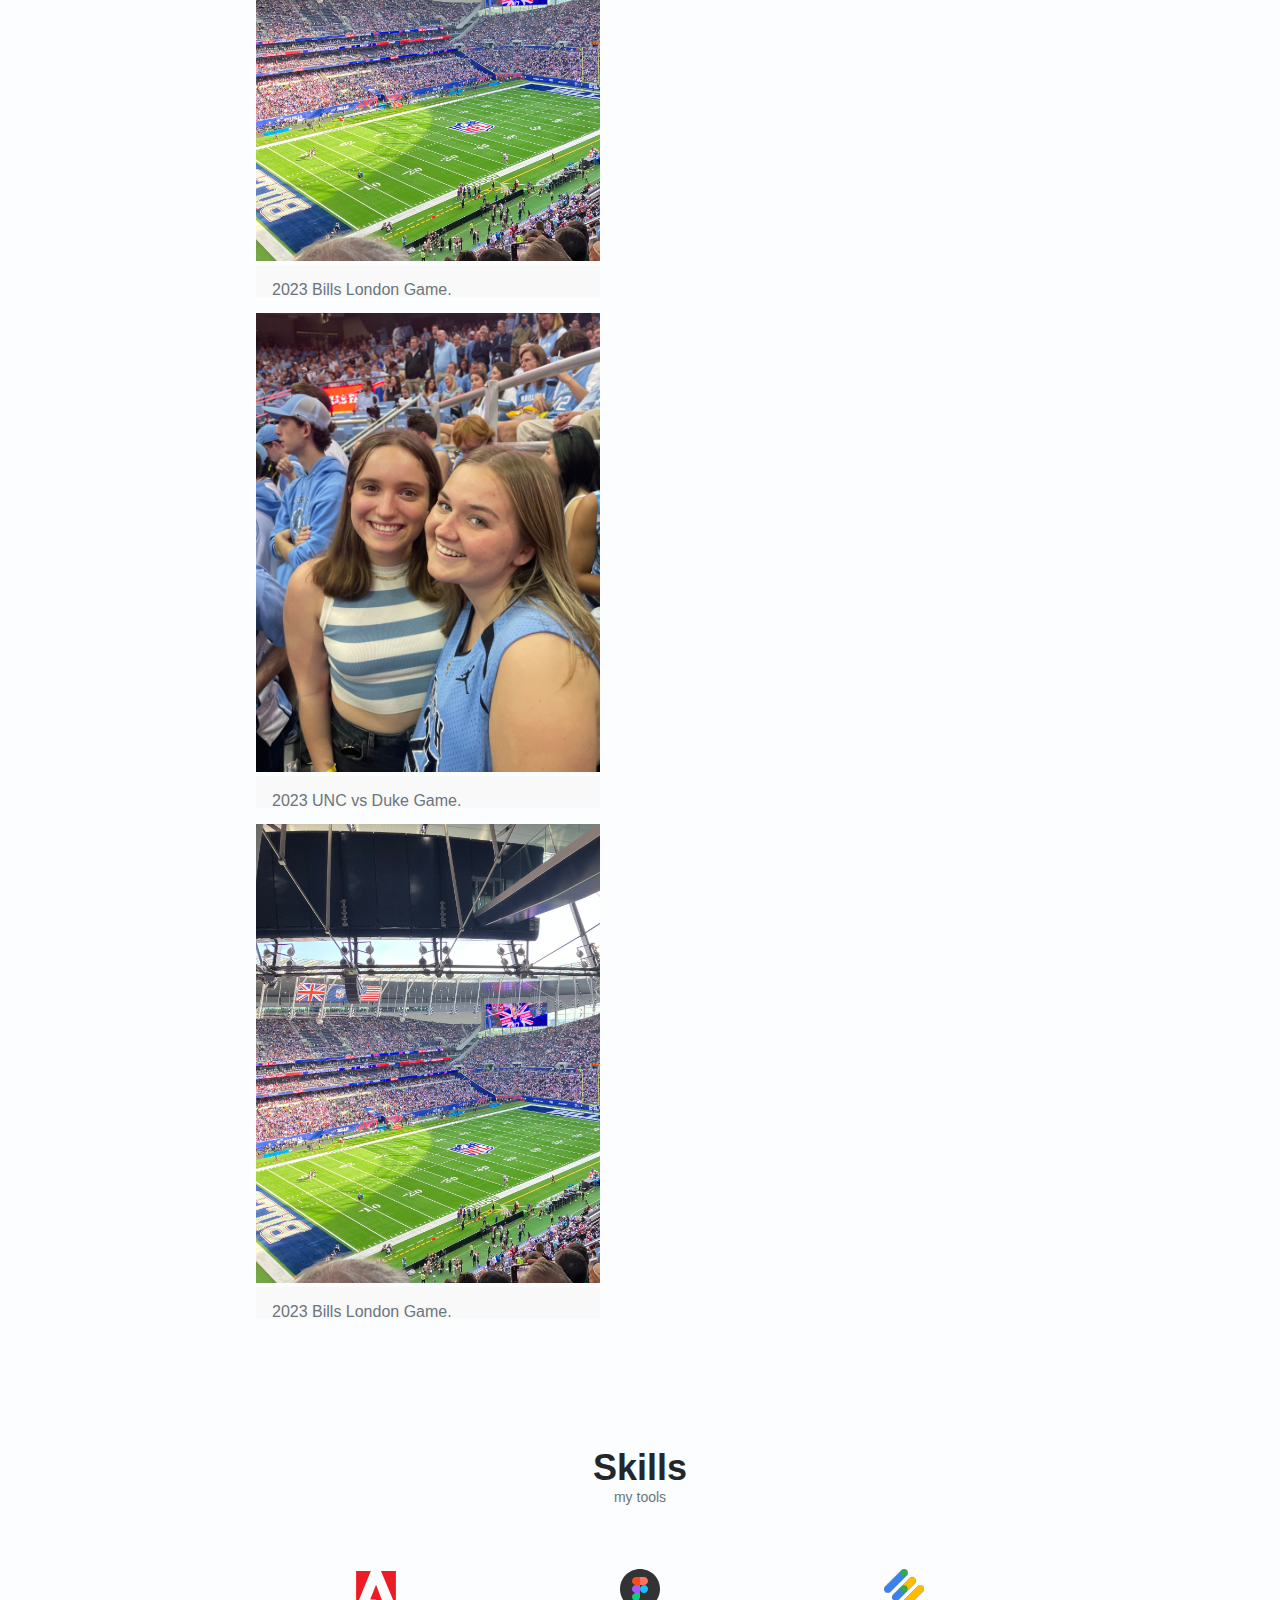
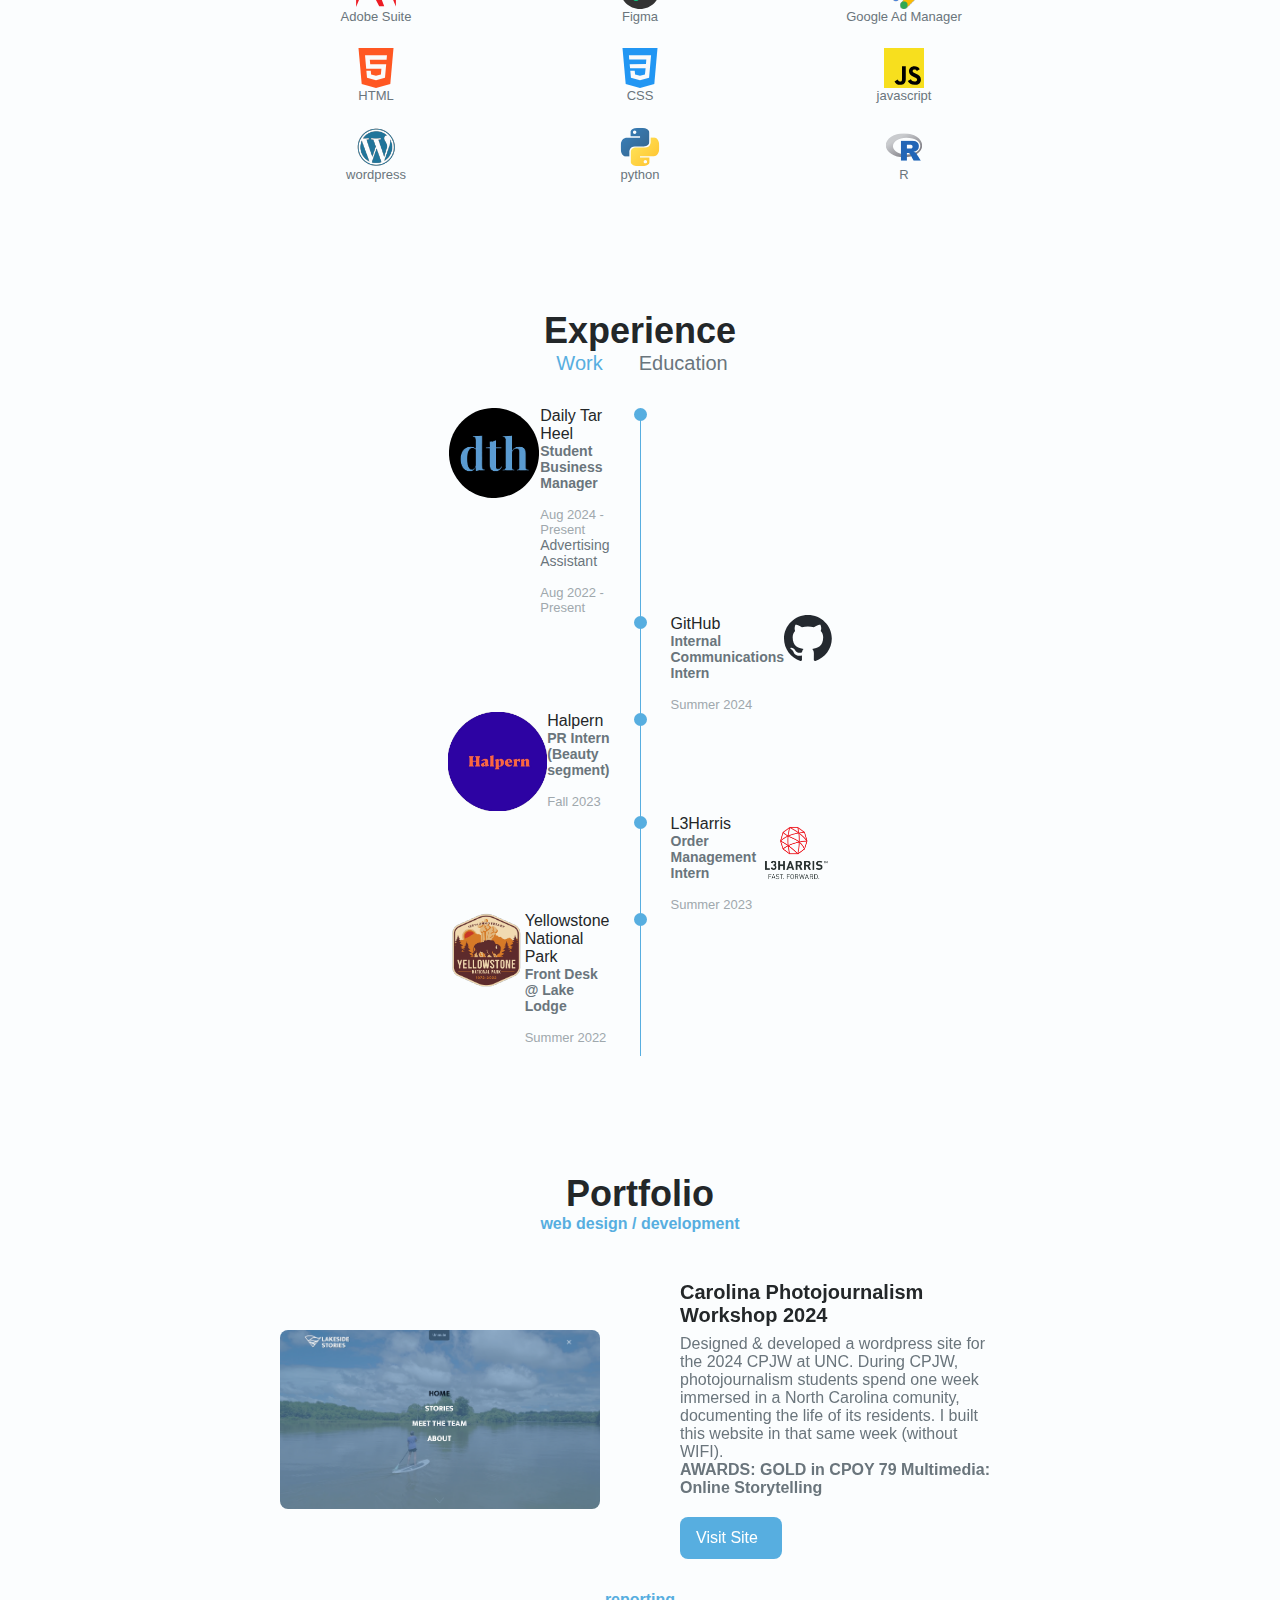
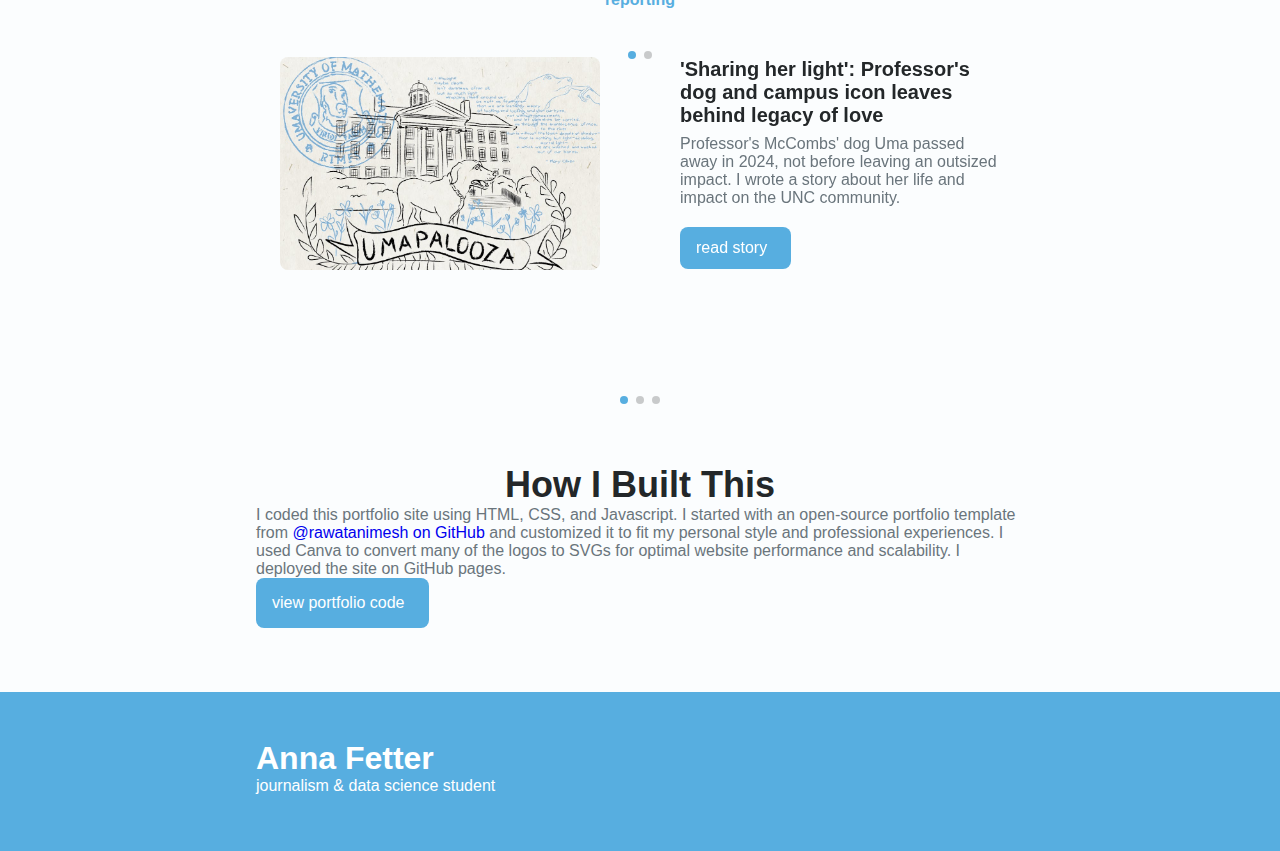
==== commit 108f10f2: "starting image slider in about section" ====
--- a/index.html
+++ b/index.html
@@ -203,6 +203,32 @@
       <div class="about__container container grid">
         <!-- <img src="assets/img/.jpg" alt="" class="about__image" /> -->
          <!-- find a fun image for here -->
+          <div class="accordion">
+            <div class="accordion-item">
+              <img src="/assets/img/about/uncdukegame.jpeg" alt="Image 1" class="accordion-image">
+              <div class="accordion-content">
+                <p>2023 UNC vs Duke Game.</p>
+              </div>
+            </div>
+            <div class="accordion-item">
+              <img src="/assets/img/about/billslondon.jpeg" alt="Image 2" class="accordion-image">
+              <div class="accordion-content">
+                <p>2023 Bills London Game.</p>
+              </div>
+            </div>
+            <div class="accordion-item">
+              <img src="/assets/img/about/uncdukegame.jpeg" alt="Image 3" class="accordion-image">
+              <div class="accordion-content">
+                <p>2023 UNC vs Duke Game.</p>
+              </div>
+            </div>
+            <div class="accordion-item">
+              <img src="/assets/img/about/billslondon.jpeg" alt="Image 4" class="accordion-image">
+              <div class="accordion-content">
+                <p>2023 Bills London Game.</p>
+              </div>
+            </div>
+          </div>
 
         <div class="about__data">
           <p class="about__description">
--- a/assets/css/styles.css
+++ b/assets/css/styles.css
@@ -503,7 +503,38 @@
 }
 
 /* about image slider */
-
+.accordion {
+  display: flex;
+  flex-direction: column;
+  gap: 1rem;
+}
+
+.accordion-item {
+  position: relative;
+  overflow: hidden;
+  cursor: pointer;
+}
+
+.accordion-image {
+  width: 100%;
+  transition: transform 0.3s ease;
+}
+
+.accordion-content {
+  max-height: 0;
+  overflow: hidden;
+  transition: max-height 0.3s ease;
+  background-color: #f9f9f9;
+  padding: 1rem;
+}
+
+.accordion-item.active .accordion-image {
+  transform: scale(1.1);
+}
+
+.accordion-item.active .accordion-content {
+  max-height: 200px; /* Adjust as needed */
+}
 
 /*==================== SKILLS ====================*/
 
@@ -668,7 +699,7 @@
 }
 
 .swiper-container-horizontal > .swiper-pagination-bullets {
-  bottom: -2rem;
+  bottom: -4rem;
 }
 
 .swiper-pagination-bullet-active {
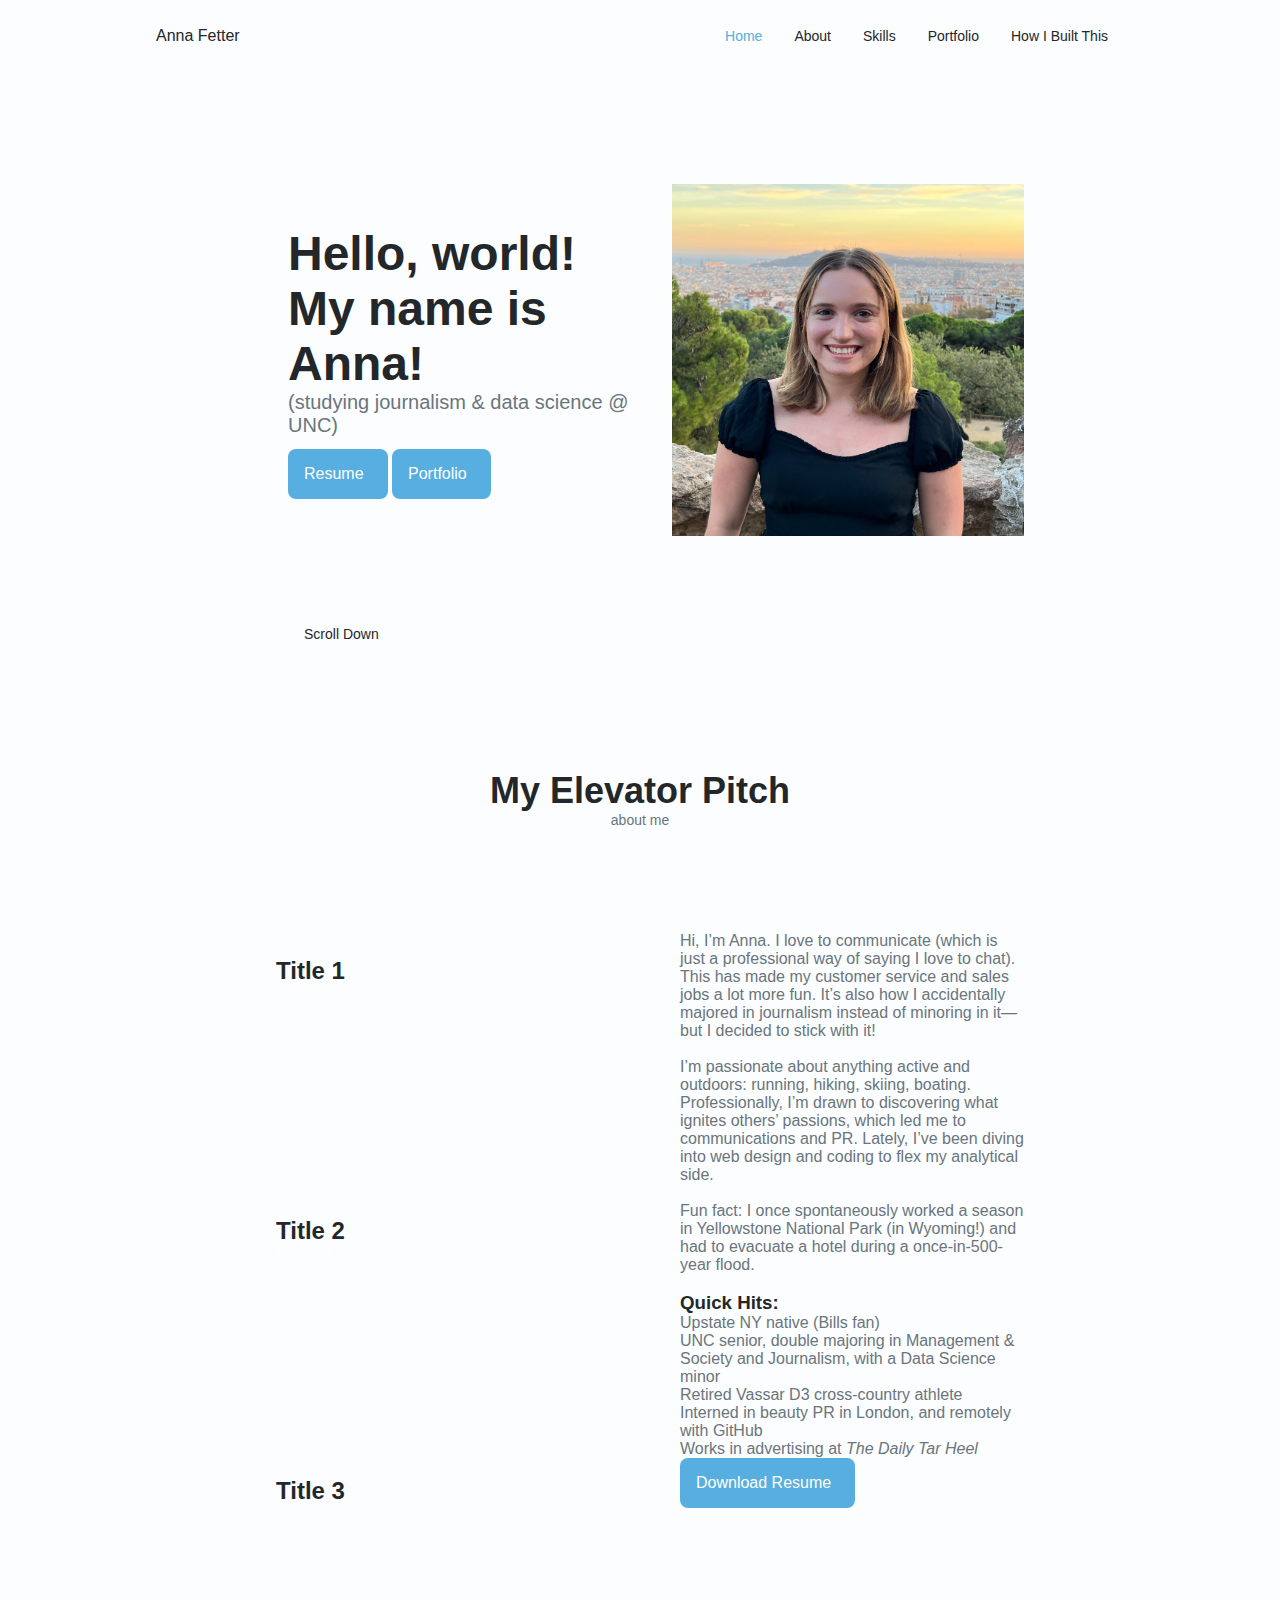
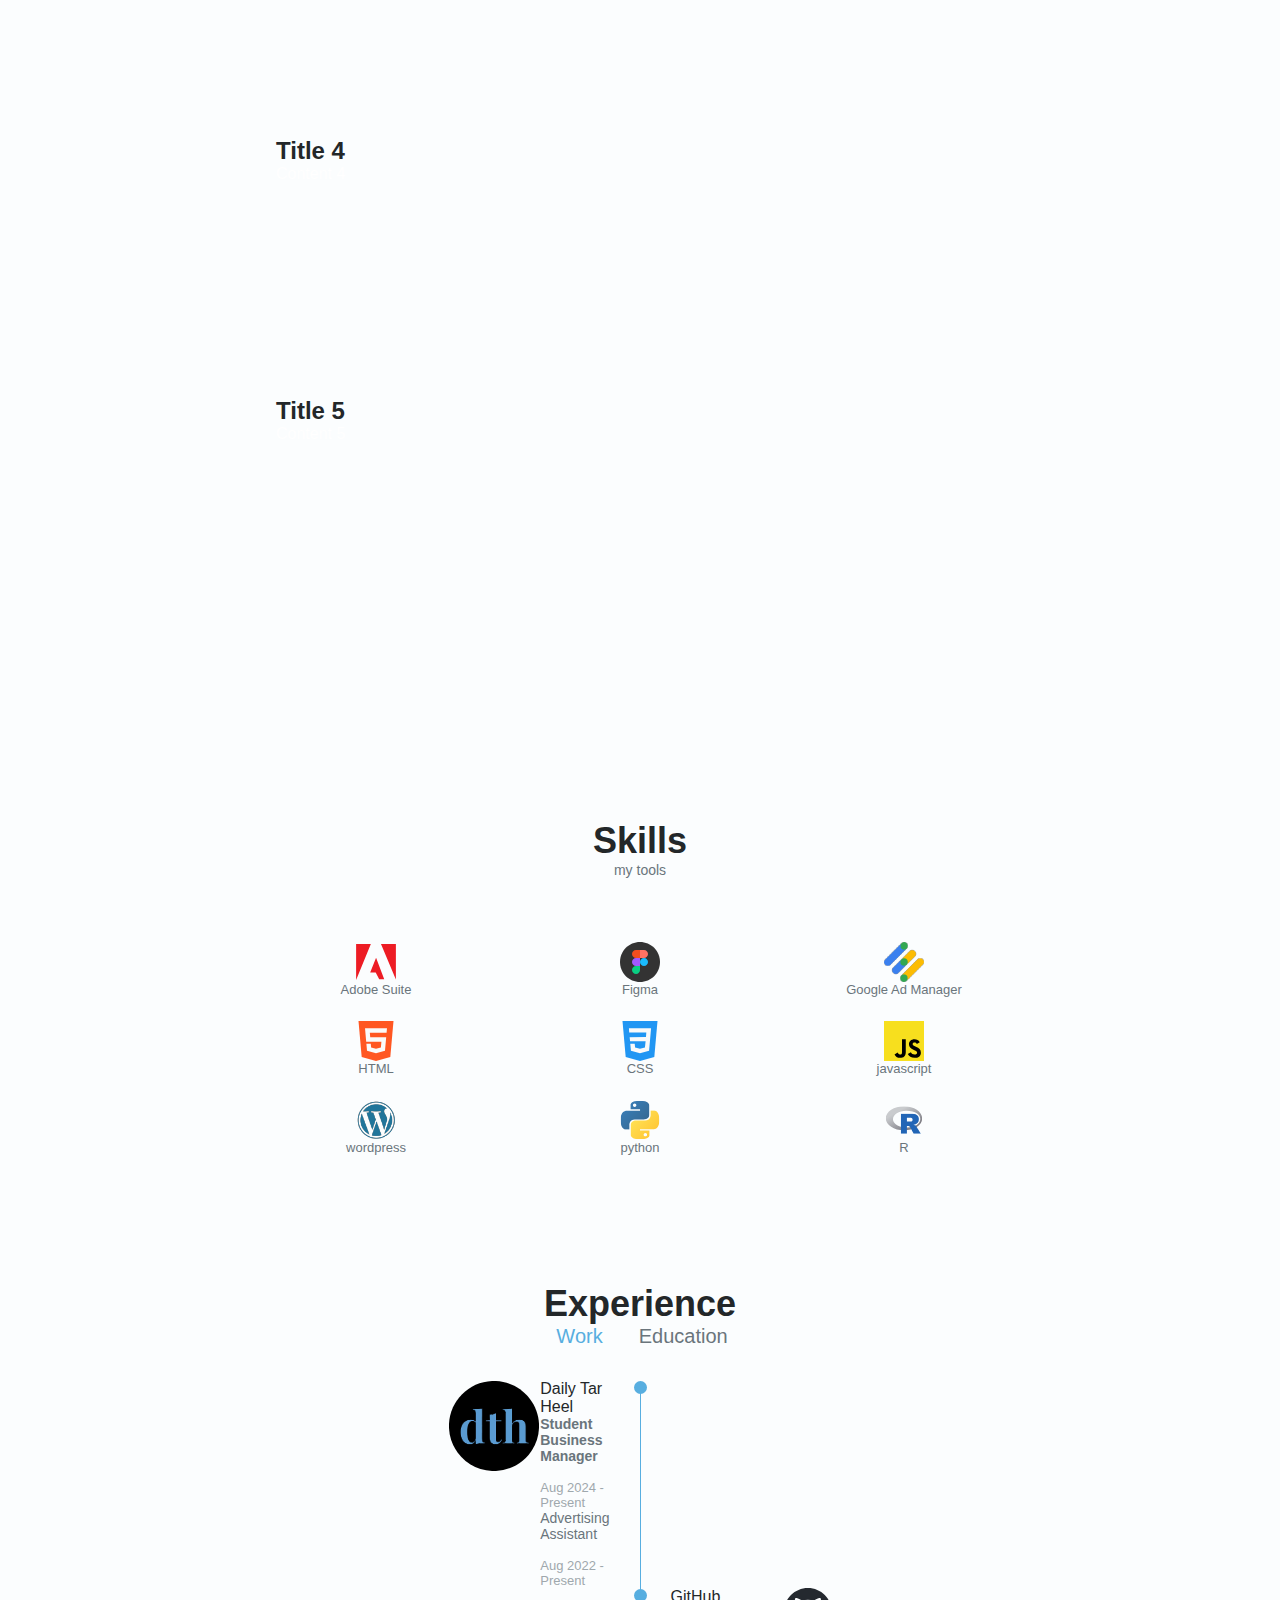
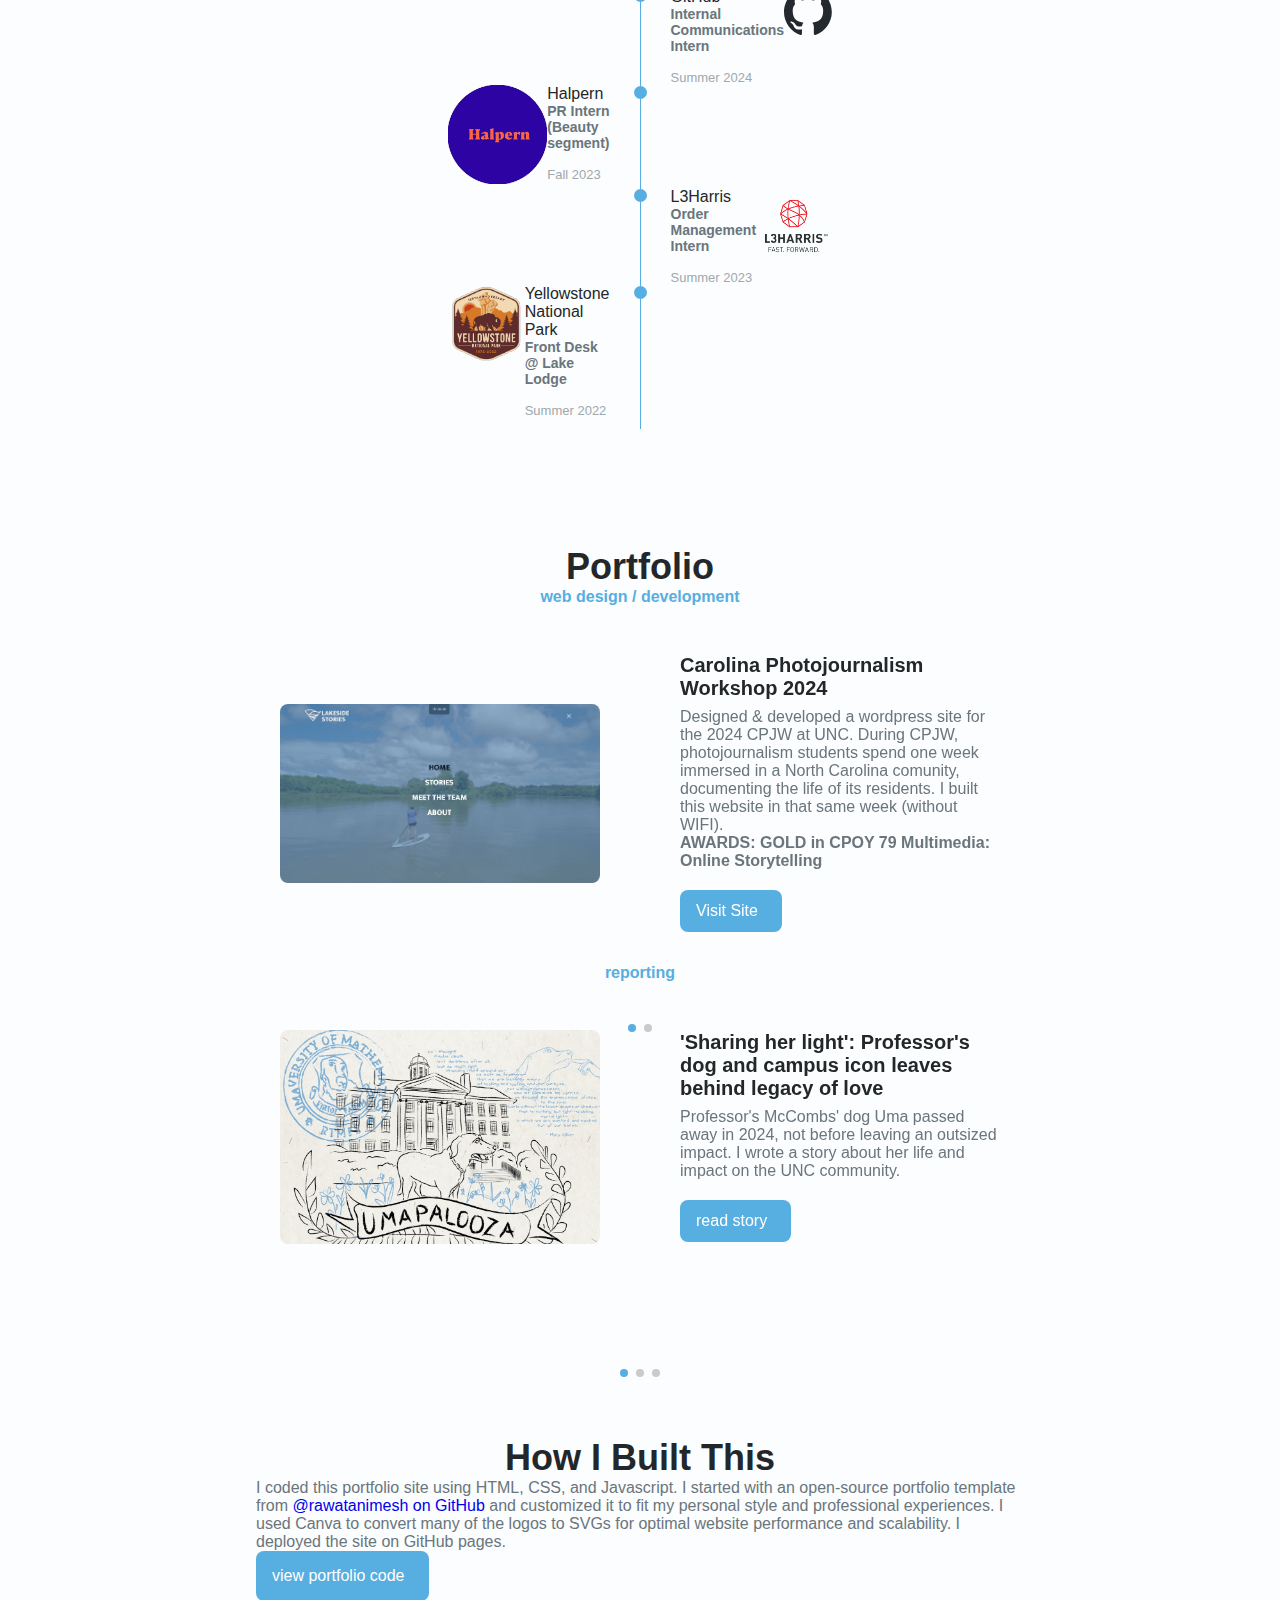
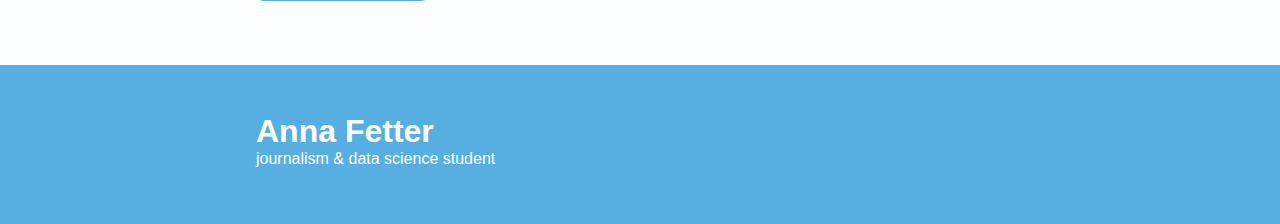
==== commit a7457deb: "fixing the accordion" ====
--- a/index.html
+++ b/index.html
@@ -203,32 +203,40 @@
       <div class="about__container container grid">
         <!-- <img src="assets/img/.jpg" alt="" class="about__image" /> -->
          <!-- find a fun image for here -->
-          <div class="accordion">
-            <div class="accordion-item">
-              <img src="/assets/img/about/uncdukegame.jpeg" alt="Image 1" class="accordion-image">
-              <div class="accordion-content">
-                <p>2023 UNC vs Duke Game.</p>
-              </div>
-            </div>
-            <div class="accordion-item">
-              <img src="/assets/img/about/billslondon.jpeg" alt="Image 2" class="accordion-image">
-              <div class="accordion-content">
-                <p>2023 Bills London Game.</p>
-              </div>
-            </div>
-            <div class="accordion-item">
-              <img src="/assets/img/about/uncdukegame.jpeg" alt="Image 3" class="accordion-image">
-              <div class="accordion-content">
-                <p>2023 UNC vs Duke Game.</p>
-              </div>
-            </div>
-            <div class="accordion-item">
-              <img src="/assets/img/about/billslondon.jpeg" alt="Image 4" class="accordion-image">
-              <div class="accordion-content">
-                <p>2023 Bills London Game.</p>
-              </div>
-            </div>
-          </div>
+         <div class="accordion">
+          <ul>
+            <li>
+              <div> <a href="#">
+                <h2>Title 1</h2>
+                <p>Content 1</p>
+                </a> </div>
+            </li>
+            <li>
+              <div> <a href="#">
+                <h2>Title 2</h2>
+                <p>Content 2</p>
+                </a> </div>
+            </li>
+            <li>
+              <div> <a href="#">
+                <h2>Title 3</h2>
+                <p>Content 3</p>
+                </a> </div>
+            </li>
+            <li>
+              <div> <a href="#">
+                <h2>Title 4</h2>
+                <p>Content 4</p>
+                </a> </div>
+            </li>
+            <li>
+              <div> <a href="#">
+                <h2>Title 5</h2>
+                <p>Content 5</p>
+                </a> </div>
+            </li>
+          </ul>
+        </div>
 
         <div class="about__data">
           <p class="about__description">
@@ -241,7 +249,7 @@
             
               <h3>Quick Hits:</h3>
               <ul>
-                <li>Upstate NY native</li>
+                <li>Upstate NY native (Bills fan)</li>
                 <li>UNC senior, double majoring in Management & Society and Journalism, with a Data Science minor</li>
                 <li>Retired Vassar D3 cross-country athlete</li>
                 <li>Interned in beauty PR in London, and remotely with GitHub</li>
--- a/assets/css/styles.css
+++ b/assets/css/styles.css
@@ -466,6 +466,85 @@
   align-self: center;
 }
 
+/* about image slider */
+.accordion {
+  width: 100%;
+  max-width: 1080px;
+  overflow: hidden;
+  margin: 50px auto;
+}
+
+.accordion ul {
+  width: 100%;
+  display: block; /* Change from table to block */
+  margin: 0;
+  padding: 0;
+}
+
+.accordion ul li {
+  display: block; /* Change from table-cell to block */
+  vertical-align: bottom;
+  position: relative;
+  width: 100%; /* Change from 16.666% to 100% */
+  height: 100px; /* Set initial small height */
+  background-repeat: no-repeat;
+  background-position: center center;
+  margin-bottom: 10px; /* Add margin to separate items */
+  transition: height 0.3s ease; /* Smooth transition for height */
+}
+
+.accordion ul li div {
+  display: block;
+  overflow: hidden;
+  width: 100%;
+}
+
+.accordion ul li div a {
+  display: block;
+  height: 100px; /* Set initial small height */
+  width: 100%;
+  position: relative;
+  z-index: 3;
+  padding: 15px 20px;
+  box-sizing: border-box;
+  color: #fff;
+  text-decoration: none;
+  font-family: Open Sans, sans-serif;
+  transition: all 200ms ease;
+}
+
+.accordion ul:hover li {
+  width: 100%; /* Ensure all items take full width */
+}
+
+.accordion ul:hover li:hover {
+  height: 300px; /* Increase height on hover */
+}
+
+.accordion ul:hover li:hover a {
+  background: rgba(0, 0, 0, 0.4);
+}
+
+.accordion ul:hover li:hover a * {
+  opacity: 1;
+  transform: translateX(0);
+}
+
+@media screen and (max-width: 600px) {
+  .accordion {
+    height: auto;
+  }
+  .accordion ul li,
+  .accordion ul li:hover,
+  .accordion ul:hover li,
+  .accordion ul:hover li:hover {
+    position: relative;
+    display: block; /* Ensure items stack vertically on small screens */
+    width: 100%;
+    transition: none;
+  }
+}
+
 .about__description {
   text-align: center;
   margin-bottom: var(--mb-2-5);
@@ -504,36 +583,80 @@
 
 /* about image slider */
 .accordion {
-  display: flex;
-  flex-direction: column;
-  gap: 1rem;
-}
-
-.accordion-item {
+  width: 100%;
+  max-width: 1080px;
+  overflow: hidden;
+  margin: 50px auto;
+}
+
+.accordion ul {
+  width: 100%;
+  display: block; /* Change from table to block */
+  margin: 0;
+  padding: 0;
+}
+
+.accordion ul li {
+  display: block; /* Change from table-cell to block */
+  vertical-align: bottom;
   position: relative;
+  width: 100%; /* Change from 16.666% to 100% */
+  height: 250px;
+  background-repeat: no-repeat;
+  background-position: center center;
+  margin-bottom: 10px; /* Add margin to separate items */
+}
+
+.accordion ul li div {
+  display: block;
   overflow: hidden;
-  cursor: pointer;
-}
-
-.accordion-image {
   width: 100%;
-  transition: transform 0.3s ease;
-}
-
-.accordion-content {
-  max-height: 0;
-  overflow: hidden;
-  transition: max-height 0.3s ease;
-  background-color: #f9f9f9;
-  padding: 1rem;
-}
-
-.accordion-item.active .accordion-image {
-  transform: scale(1.1);
-}
-
-.accordion-item.active .accordion-content {
-  max-height: 200px; /* Adjust as needed */
+}
+
+.accordion ul li div a {
+  display: block;
+  height: 250px;
+  width: 100%;
+  position: relative;
+  z-index: 3;
+  padding: 15px 20px;
+  box-sizing: border-box;
+  color: #fff;
+  text-decoration: none;
+  font-family: Open Sans, sans-serif;
+  transition: all 200ms ease;
+}
+
+.accordion ul:hover li {
+  width: 100%; /* Ensure all items take full width */
+}
+
+.accordion ul:hover li:hover {
+  height: 300px; /* Increase height on hover */
+}
+
+.accordion ul:hover li:hover a {
+  background: rgba(0, 0, 0, 0.4);
+}
+
+.accordion ul:hover li:hover a * {
+  opacity: 1;
+  transform: translateX(0);
+}
+
+@media screen and (max-width: 600px) {
+  .accordion {
+    height: auto;
+  }
+  .accordion ul li,
+  .accordion ul li:hover,
+  .accordion ul:hover li,
+  .accordion ul:hover li:hover {
+    position: relative;
+    display: block; /* Ensure items stack vertically on small screens */
+    width: 100%;
+    transition: none;
+  }
 }
 
 /*==================== SKILLS ====================*/
@@ -964,9 +1087,9 @@
   .about__container {
     column-gap: 5rem;
   }
-  .about__img {
+  /* .about__img {
     width: 350px;
-  }
+  } */
   .about__description {
     text-align: initial;
   }
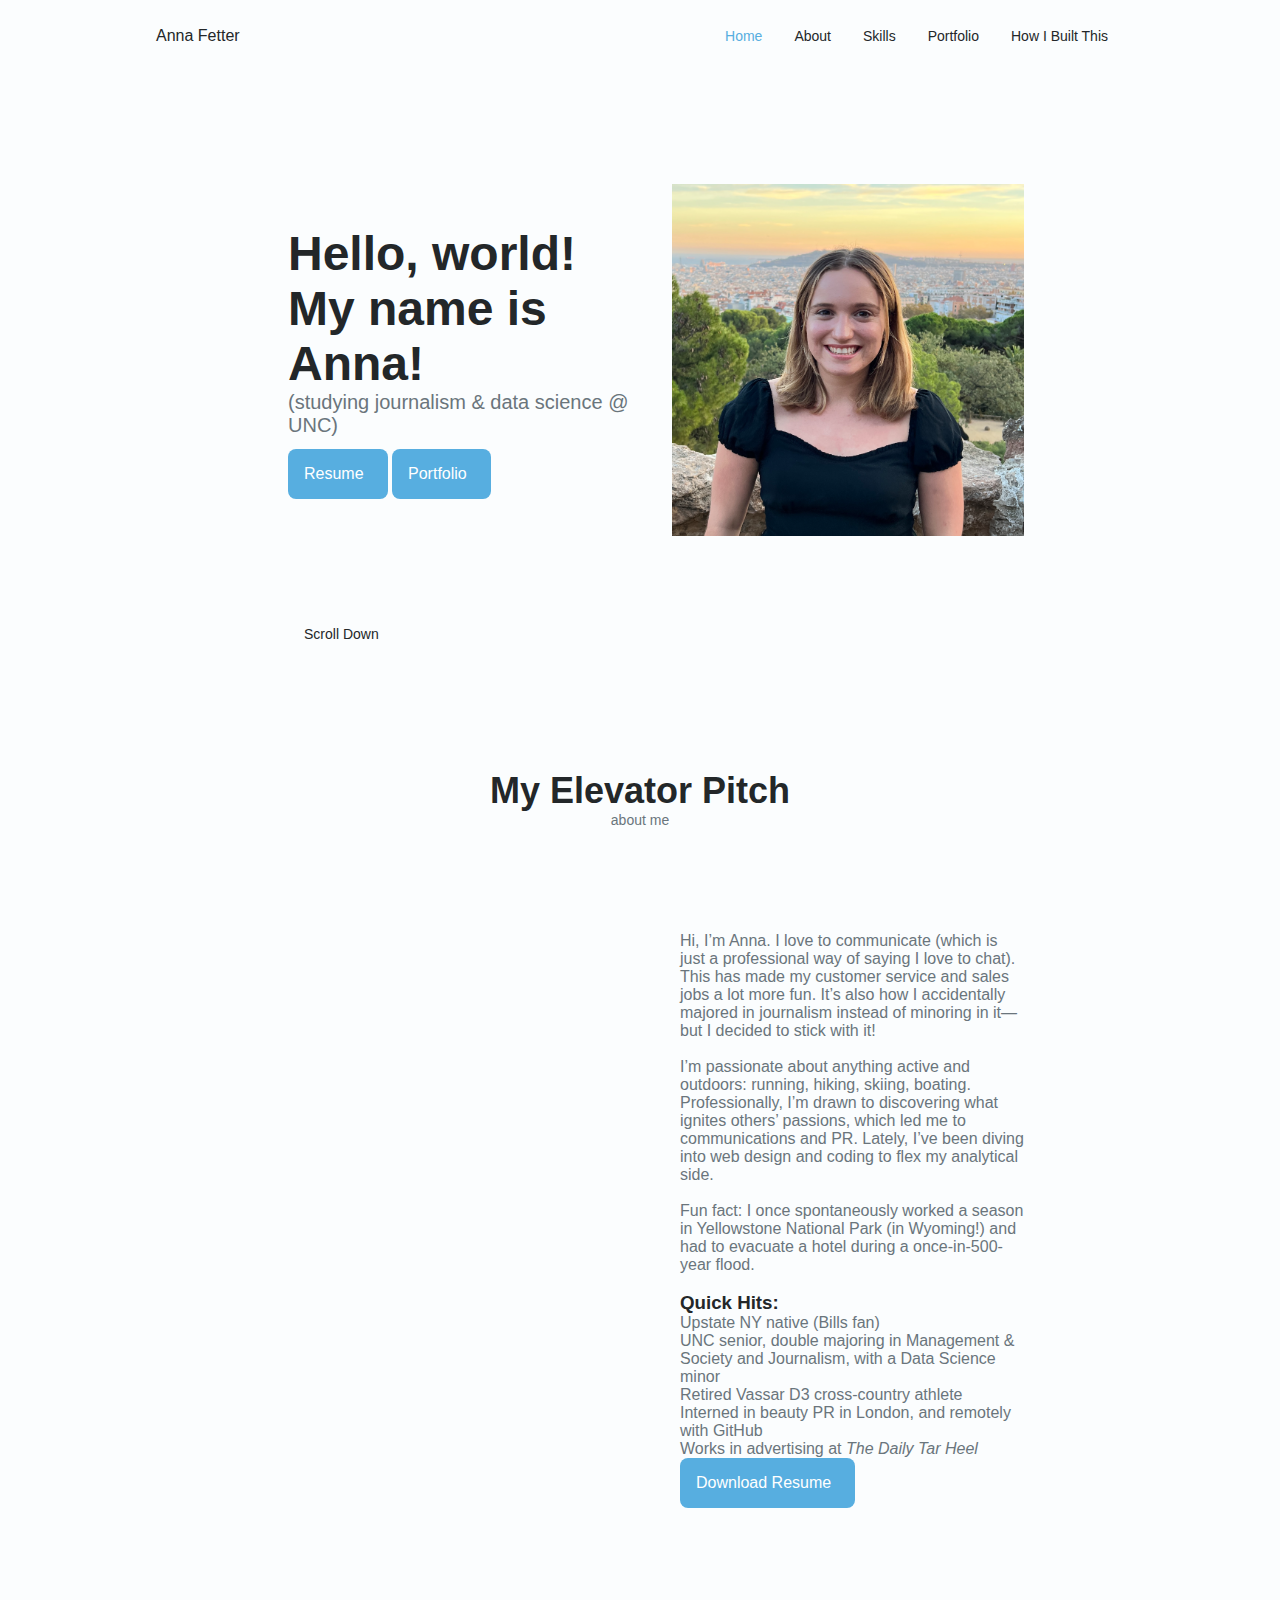
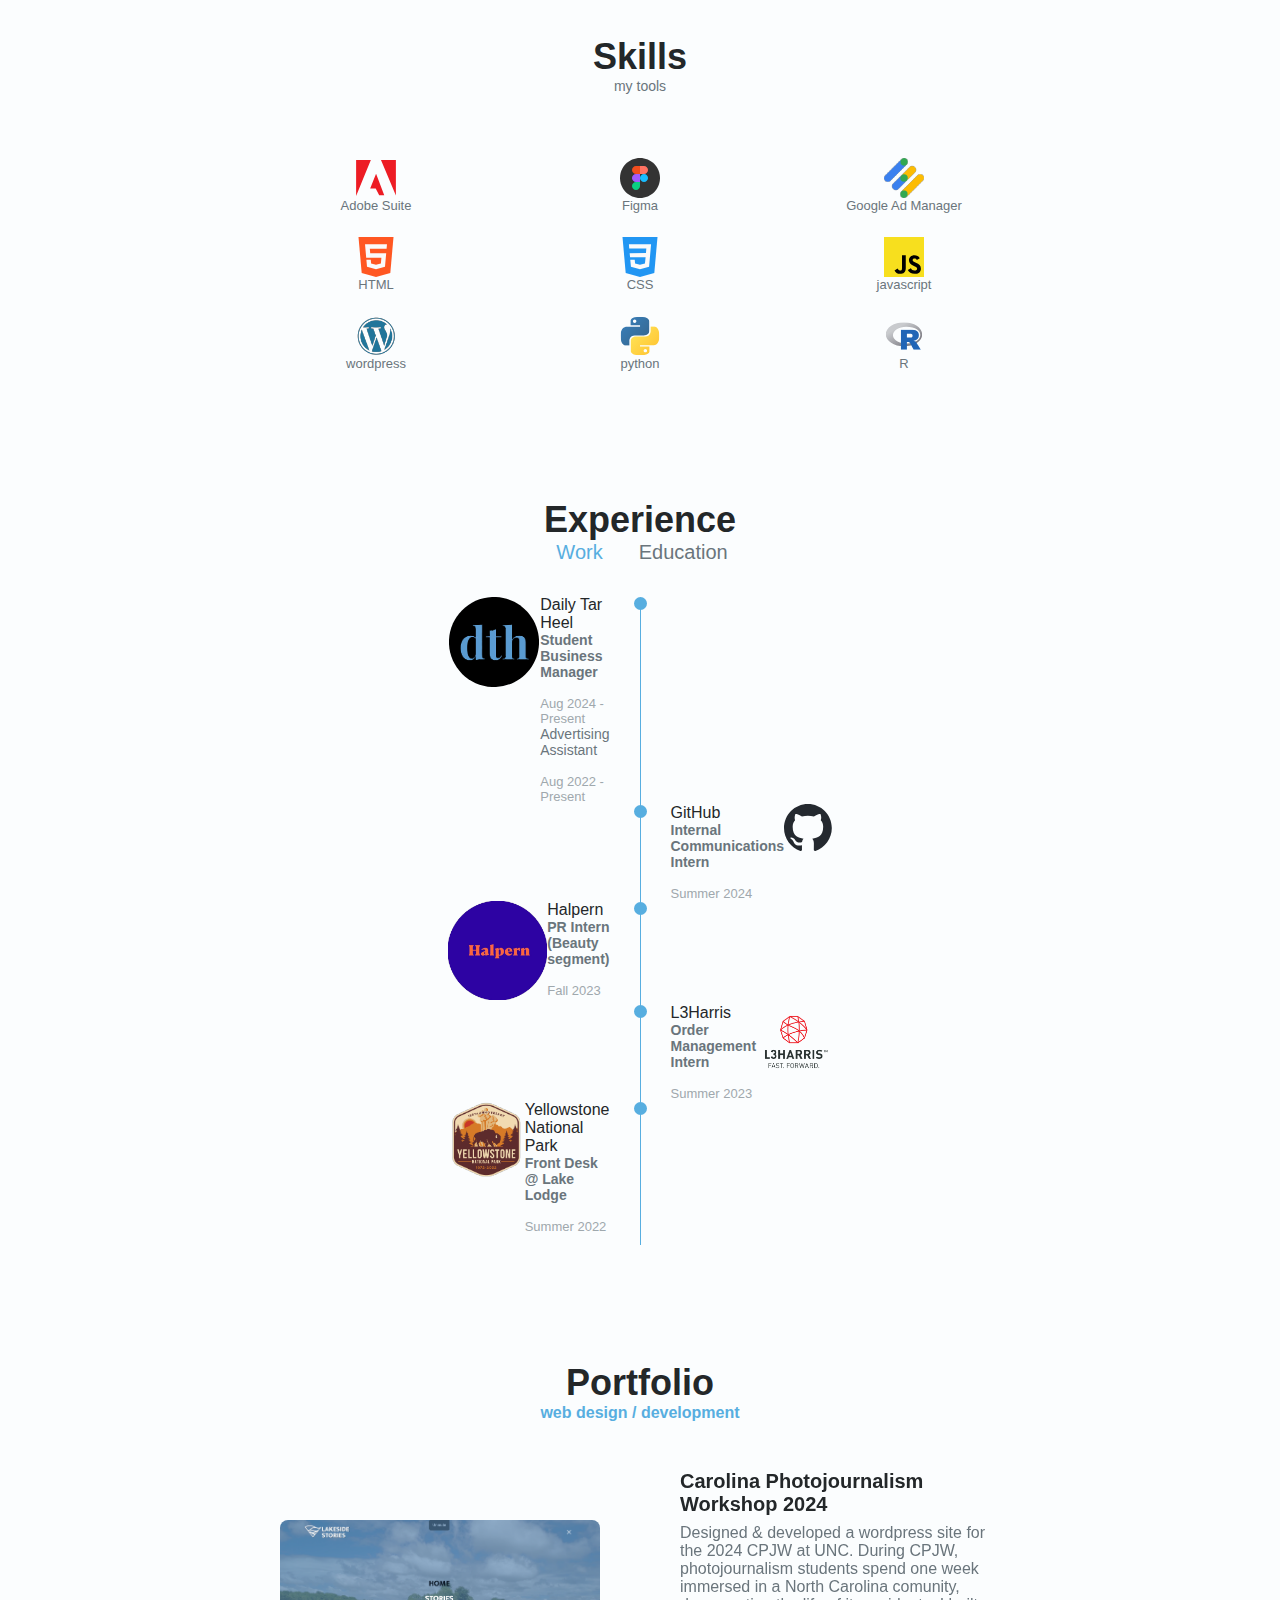
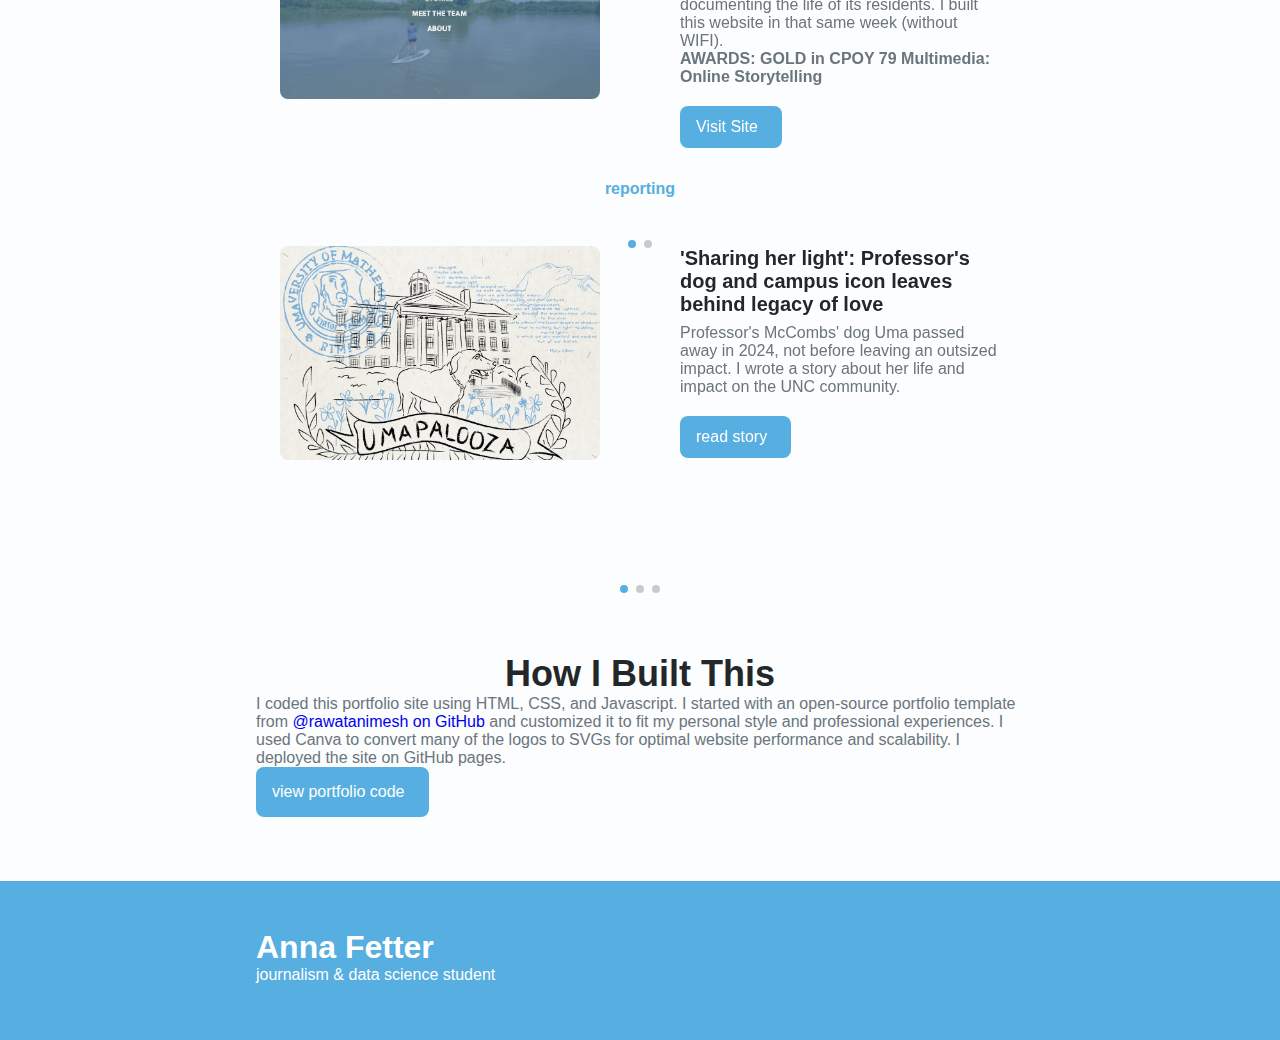
==== commit eae301e9: "trying to fix about image accordion" ====
--- a/index.html
+++ b/index.html
@@ -205,35 +205,29 @@
          <!-- find a fun image for here -->
          <div class="accordion">
           <ul>
-            <li>
-              <div> <a href="#">
-                <h2>Title 1</h2>
-                <p>Content 1</p>
-                </a> </div>
+            <li style="background-image: url('assets/img/about/uncdukegame.jpeg');">
+              <div>
+                <a href="#">
+                  <h2>Title 1</h2>
+                  <p>Content 1</p>
+                </a>
+              </div>
             </li>
-            <li>
-              <div> <a href="#">
-                <h2>Title 2</h2>
-                <p>Content 2</p>
-                </a> </div>
+            <li style="background-image: url('assets/img/about/lakeyellowstone.JPG');">
+              <div>
+                <a href="#">
+                  <h2>Title 2</h2>
+                  <p>Content 2</p>
+                </a>
+              </div>
             </li>
-            <li>
-              <div> <a href="#">
-                <h2>Title 3</h2>
-                <p>Content 3</p>
-                </a> </div>
-            </li>
-            <li>
-              <div> <a href="#">
-                <h2>Title 4</h2>
-                <p>Content 4</p>
-                </a> </div>
-            </li>
-            <li>
-              <div> <a href="#">
-                <h2>Title 5</h2>
-                <p>Content 5</p>
-                </a> </div>
+            <li style="background-image: url('assets/img/about/billslondon.jpeg');">
+              <div>
+                <a href="#">
+                  <h2>Title 3</h2>
+                  <p>Content 3</p>
+                </a>
+              </div>
             </li>
           </ul>
         </div>
--- a/assets/css/styles.css
+++ b/assets/css/styles.css
@@ -466,32 +466,39 @@
   align-self: center;
 }
 
-/* about image slider */
 .accordion {
   width: 100%;
-  max-width: 1080px;
   overflow: hidden;
   margin: 50px auto;
 }
 
 .accordion ul {
   width: 100%;
-  display: block; /* Change from table to block */
+  display: block;
   margin: 0;
   padding: 0;
+  height: 100%; /* Ensure the ul takes the full height of the container */
 }
 
 .accordion ul li {
-  display: block; /* Change from table-cell to block */
+  display: block;
   vertical-align: bottom;
   position: relative;
-  width: 100%; /* Change from 16.666% to 100% */
+  width: 100%;
   height: 100px; /* Set initial small height */
   background-repeat: no-repeat;
   background-position: center center;
-  margin-bottom: 10px; /* Add margin to separate items */
+  background-size: contain; /* Ensure the image size remains consistent */
+  margin-bottom: 10px;
   transition: height 0.3s ease; /* Smooth transition for height */
 }
+
+/* Example background images */
+.accordion ul li:nth-child(1) { background-image: url('/assets/img/about/uncdukegame.jpeg'); }
+.accordion ul li:nth-child(2) { background-image: url('/assets/img/about/lakeyellowstone.JPG'); }
+.accordion ul li:nth-child(3) { background-image: url('/assets/img/about/billslondon.jpeg'); }
+.accordion ul li:nth-child(4) { background-image: url('/assets/img/about/bigsky.JPG'); }
+.accordion ul li:nth-child(5) { background-image: url('/assets/img/about/vassarcollegeatsunset.JPG'); }
 
 .accordion ul li div {
   display: block;
@@ -513,26 +520,14 @@
   transition: all 200ms ease;
 }
 
-.accordion ul:hover li {
-  width: 100%; /* Ensure all items take full width */
-}
-
 .accordion ul:hover li:hover {
   height: 300px; /* Increase height on hover */
-}
-
-.accordion ul:hover li:hover a {
-  background: rgba(0, 0, 0, 0.4);
-}
-
-.accordion ul:hover li:hover a * {
-  opacity: 1;
-  transform: translateX(0);
+  background-size: contain; /* Ensure the image size remains consistent on hover */
 }
 
 @media screen and (max-width: 600px) {
   .accordion {
-    height: auto;
+    width: auto;
   }
   .accordion ul li,
   .accordion ul li:hover,
@@ -540,10 +535,11 @@
   .accordion ul:hover li:hover {
     position: relative;
     display: block; /* Ensure items stack vertically on small screens */
-    width: 100%;
+    height: 100%;
     transition: none;
   }
 }
+
 
 .about__description {
   text-align: center;
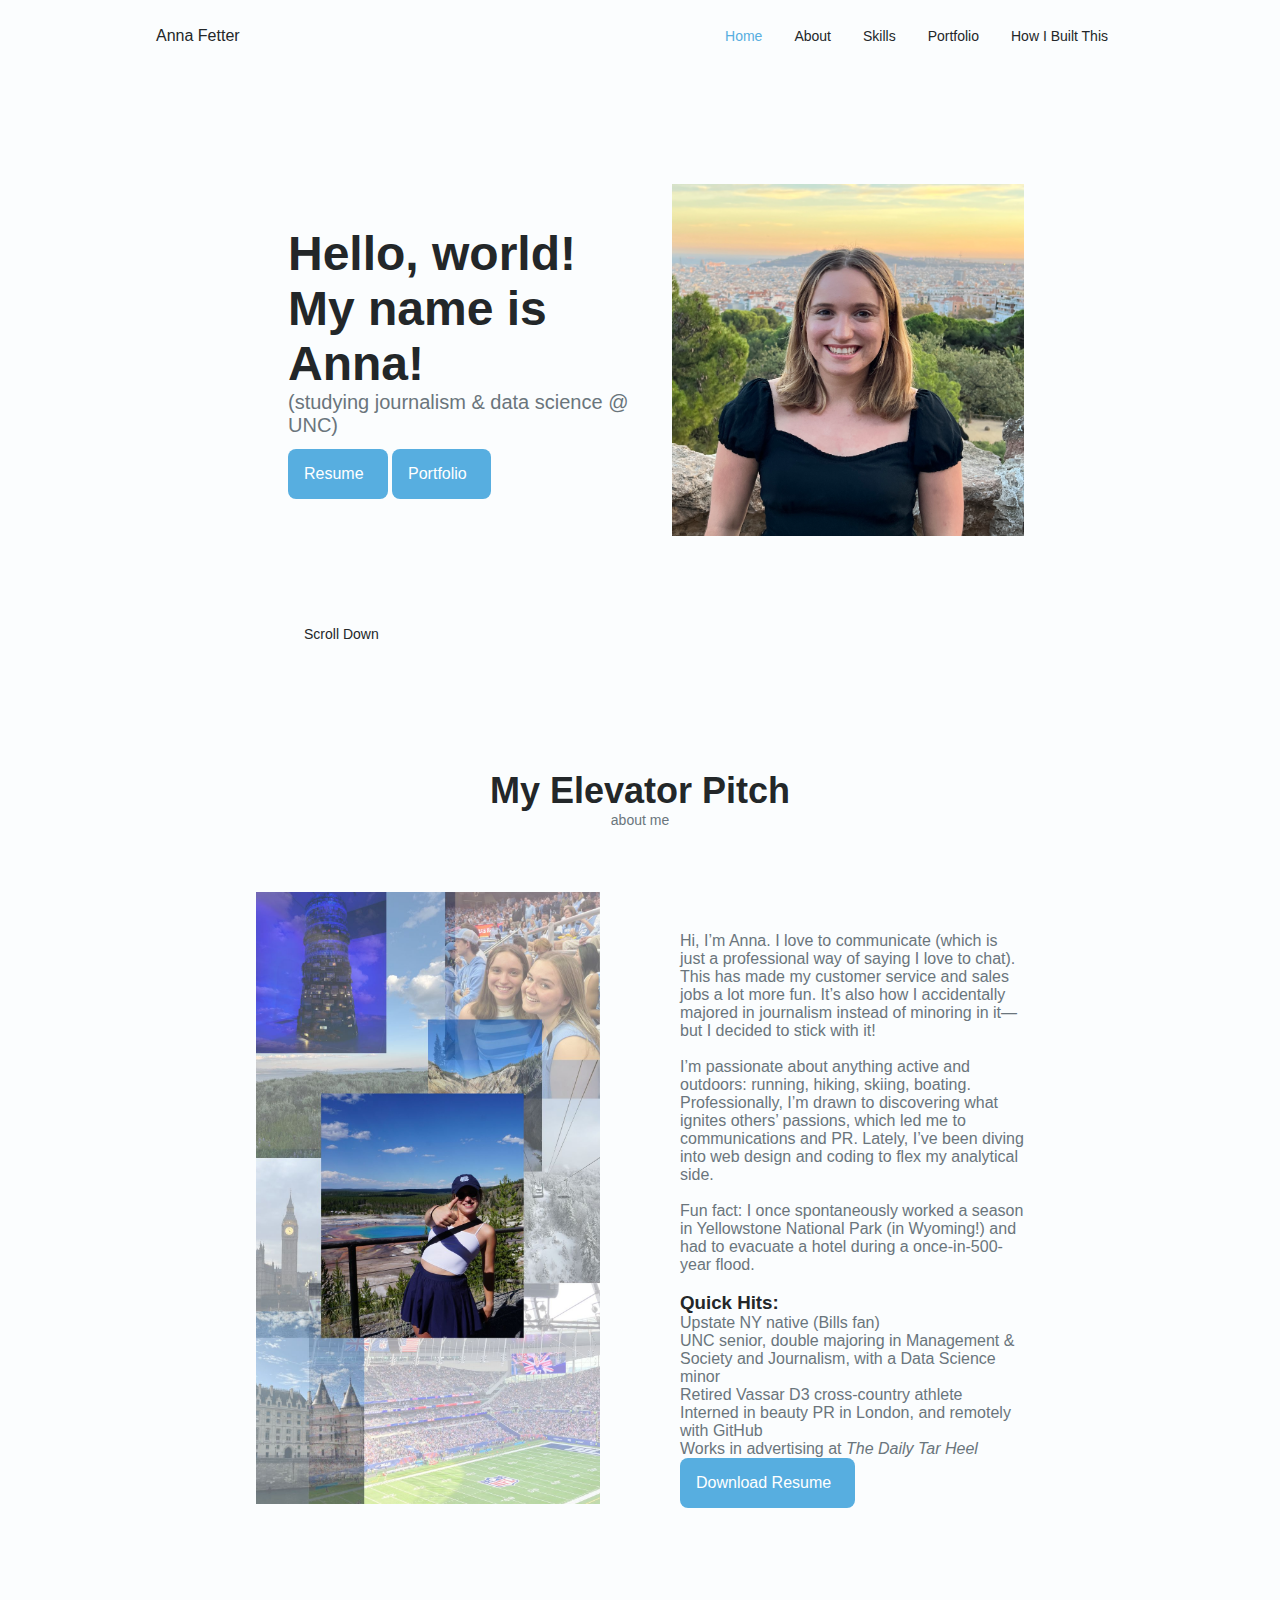
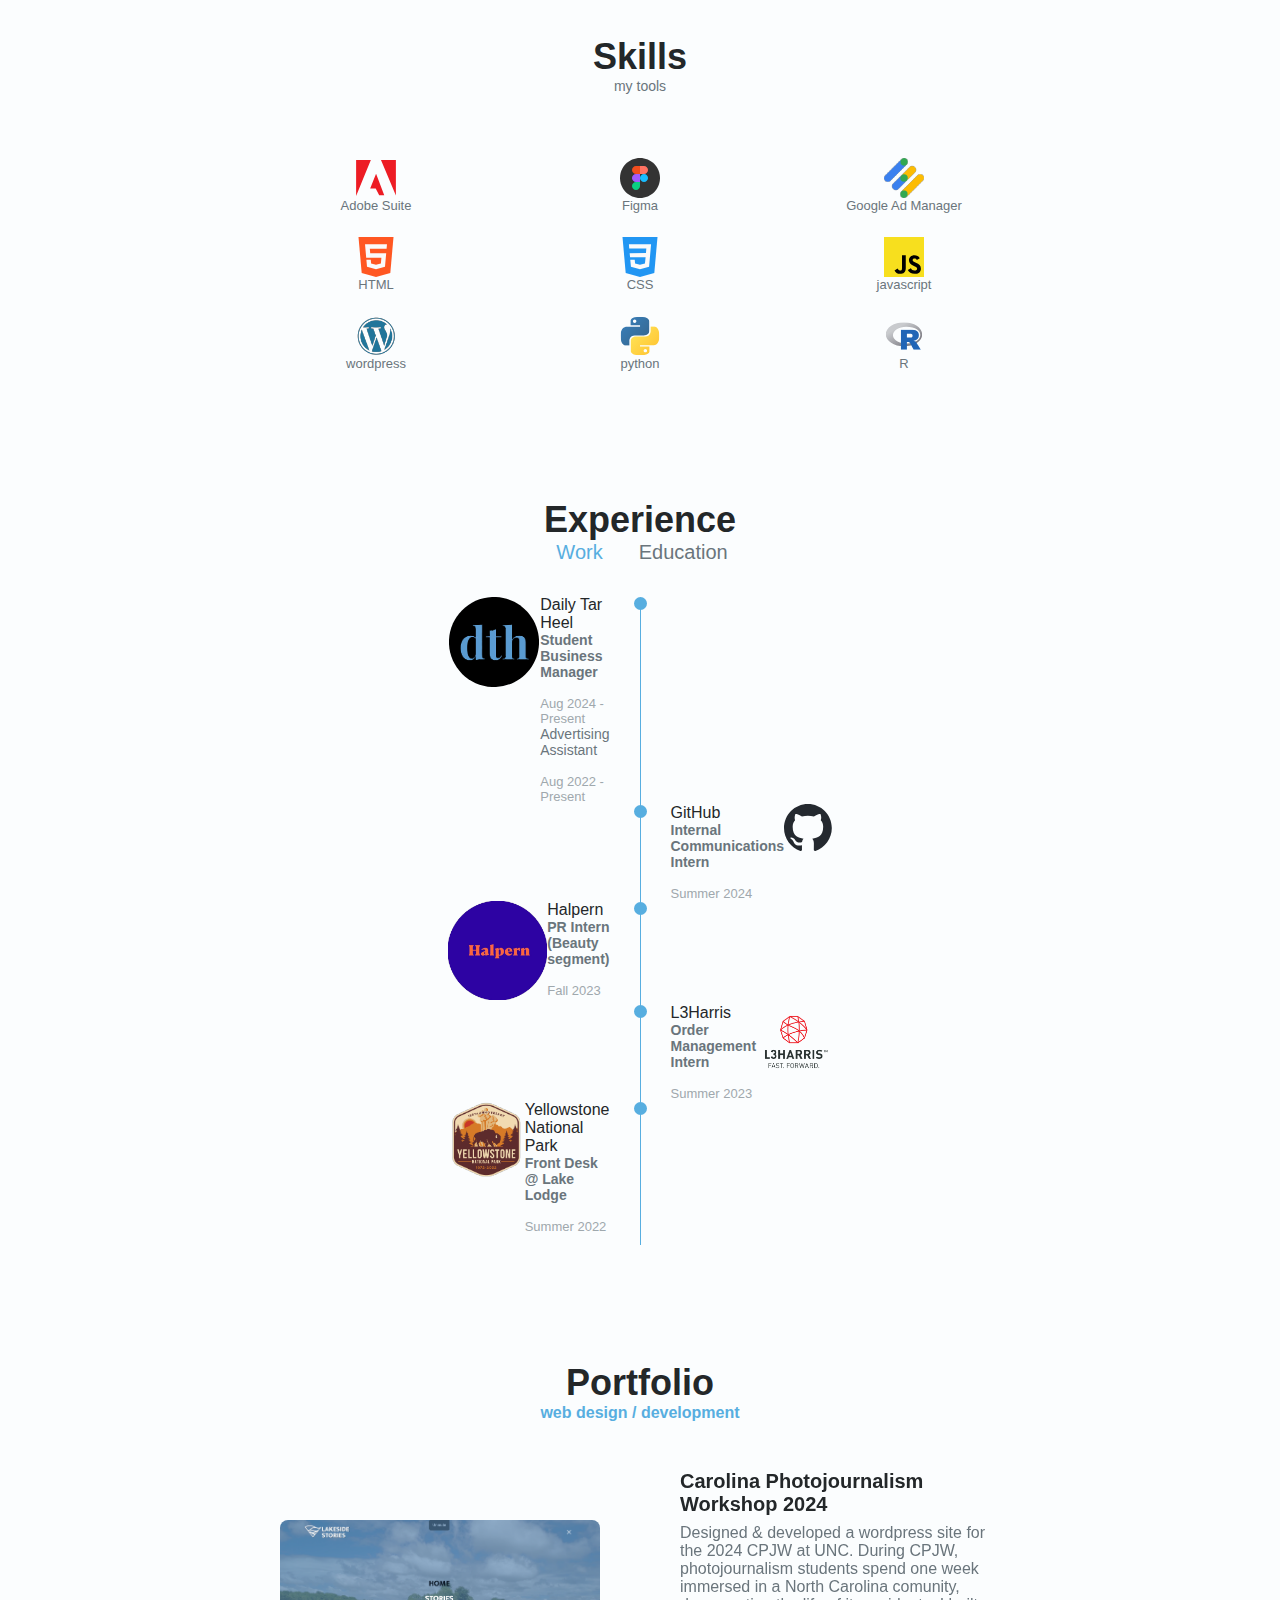
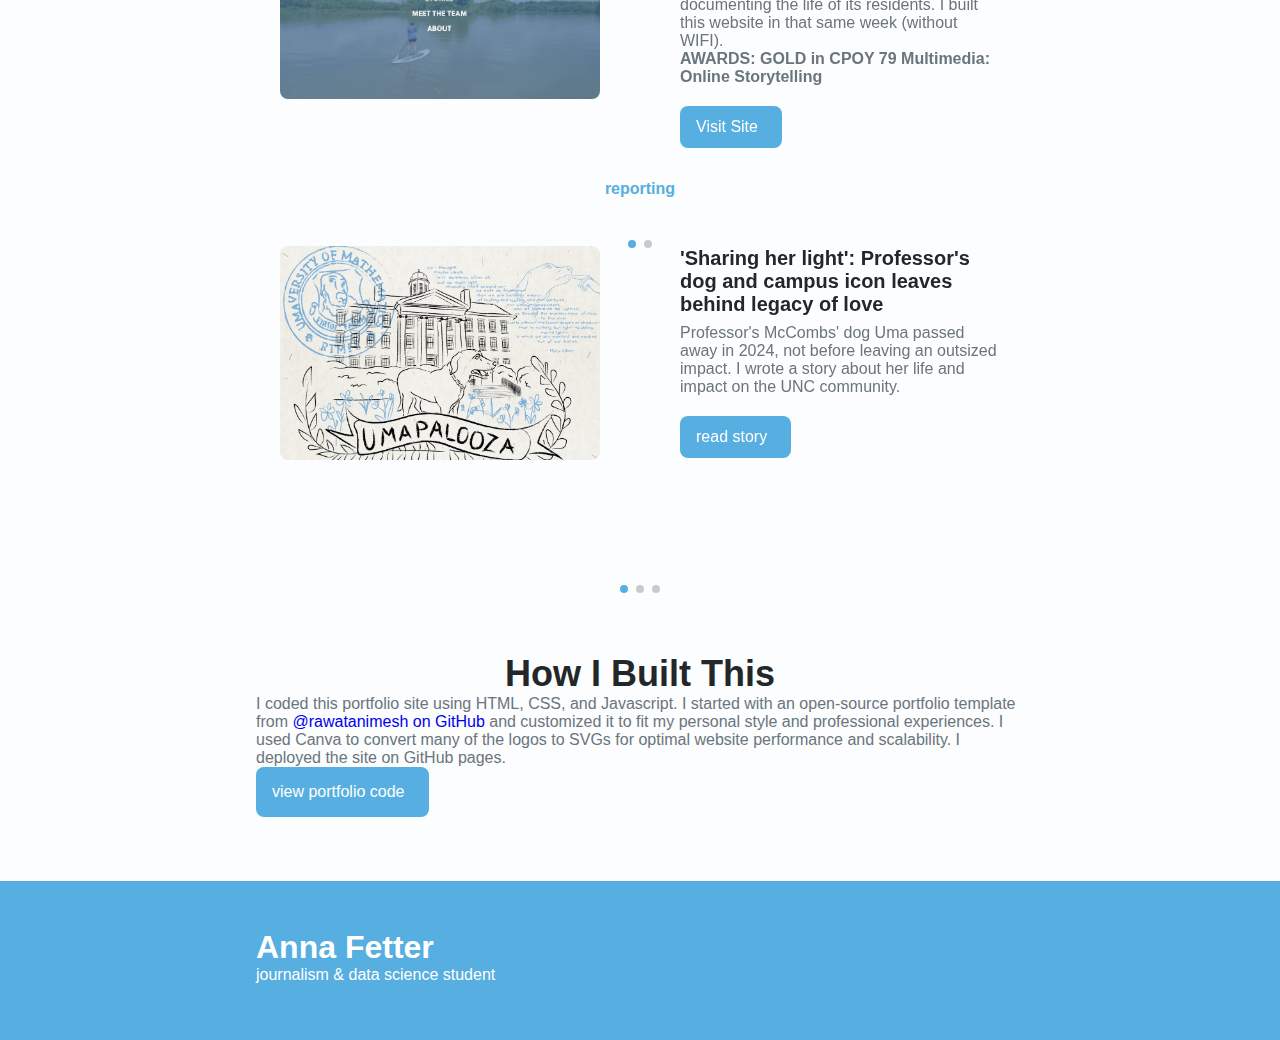
==== commit c90b6534: "about image" ====
--- a/index.html
+++ b/index.html
@@ -201,37 +201,7 @@
       <span class="section__subtitle">about me</span>
 
       <div class="about__container container grid">
-        <!-- <img src="assets/img/.jpg" alt="" class="about__image" /> -->
-         <!-- find a fun image for here -->
-         <div class="accordion">
-          <ul>
-            <li style="background-image: url('assets/img/about/uncdukegame.jpeg');">
-              <div>
-                <a href="#">
-                  <h2>Title 1</h2>
-                  <p>Content 1</p>
-                </a>
-              </div>
-            </li>
-            <li style="background-image: url('assets/img/about/lakeyellowstone.JPG');">
-              <div>
-                <a href="#">
-                  <h2>Title 2</h2>
-                  <p>Content 2</p>
-                </a>
-              </div>
-            </li>
-            <li style="background-image: url('assets/img/about/billslondon.jpeg');">
-              <div>
-                <a href="#">
-                  <h2>Title 3</h2>
-                  <p>Content 3</p>
-                </a>
-              </div>
-            </li>
-          </ul>
-        </div>
-
+        <img src="assets/img/about/about-collage.jpg" alt="collage of the places mentioned in about section" class="about__image" />
         <div class="about__data">
           <p class="about__description">
             <!-- insert bio here -->
--- a/assets/css/styles.css
+++ b/assets/css/styles.css
@@ -466,84 +466,10 @@
   align-self: center;
 }
 
-.accordion {
-  width: 100%;
-  overflow: hidden;
-  margin: 50px auto;
-}
-
-.accordion ul {
-  width: 100%;
-  display: block;
-  margin: 0;
-  padding: 0;
-  height: 100%; /* Ensure the ul takes the full height of the container */
-}
-
-.accordion ul li {
-  display: block;
-  vertical-align: bottom;
-  position: relative;
-  width: 100%;
-  height: 100px; /* Set initial small height */
-  background-repeat: no-repeat;
-  background-position: center center;
-  background-size: contain; /* Ensure the image size remains consistent */
-  margin-bottom: 10px;
-  transition: height 0.3s ease; /* Smooth transition for height */
-}
-
-/* Example background images */
-.accordion ul li:nth-child(1) { background-image: url('/assets/img/about/uncdukegame.jpeg'); }
-.accordion ul li:nth-child(2) { background-image: url('/assets/img/about/lakeyellowstone.JPG'); }
-.accordion ul li:nth-child(3) { background-image: url('/assets/img/about/billslondon.jpeg'); }
-.accordion ul li:nth-child(4) { background-image: url('/assets/img/about/bigsky.JPG'); }
-.accordion ul li:nth-child(5) { background-image: url('/assets/img/about/vassarcollegeatsunset.JPG'); }
-
-.accordion ul li div {
-  display: block;
-  overflow: hidden;
-  width: 100%;
-}
-
-.accordion ul li div a {
-  display: block;
-  height: 100px; /* Set initial small height */
-  width: 100%;
-  position: relative;
-  z-index: 3;
-  padding: 15px 20px;
-  box-sizing: border-box;
-  color: #fff;
-  text-decoration: none;
-  font-family: Open Sans, sans-serif;
-  transition: all 200ms ease;
-}
-
-.accordion ul:hover li:hover {
-  height: 300px; /* Increase height on hover */
-  background-size: contain; /* Ensure the image size remains consistent on hover */
-}
-
-@media screen and (max-width: 600px) {
-  .accordion {
-    width: auto;
-  }
-  .accordion ul li,
-  .accordion ul li:hover,
-  .accordion ul:hover li,
-  .accordion ul:hover li:hover {
-    position: relative;
-    display: block; /* Ensure items stack vertically on small screens */
-    height: 100%;
-    transition: none;
-  }
-}
-
-
 .about__description {
   text-align: center;
   margin-bottom: var(--mb-2-5);
+  margin-top: 0;
 }
 
 .about__info {
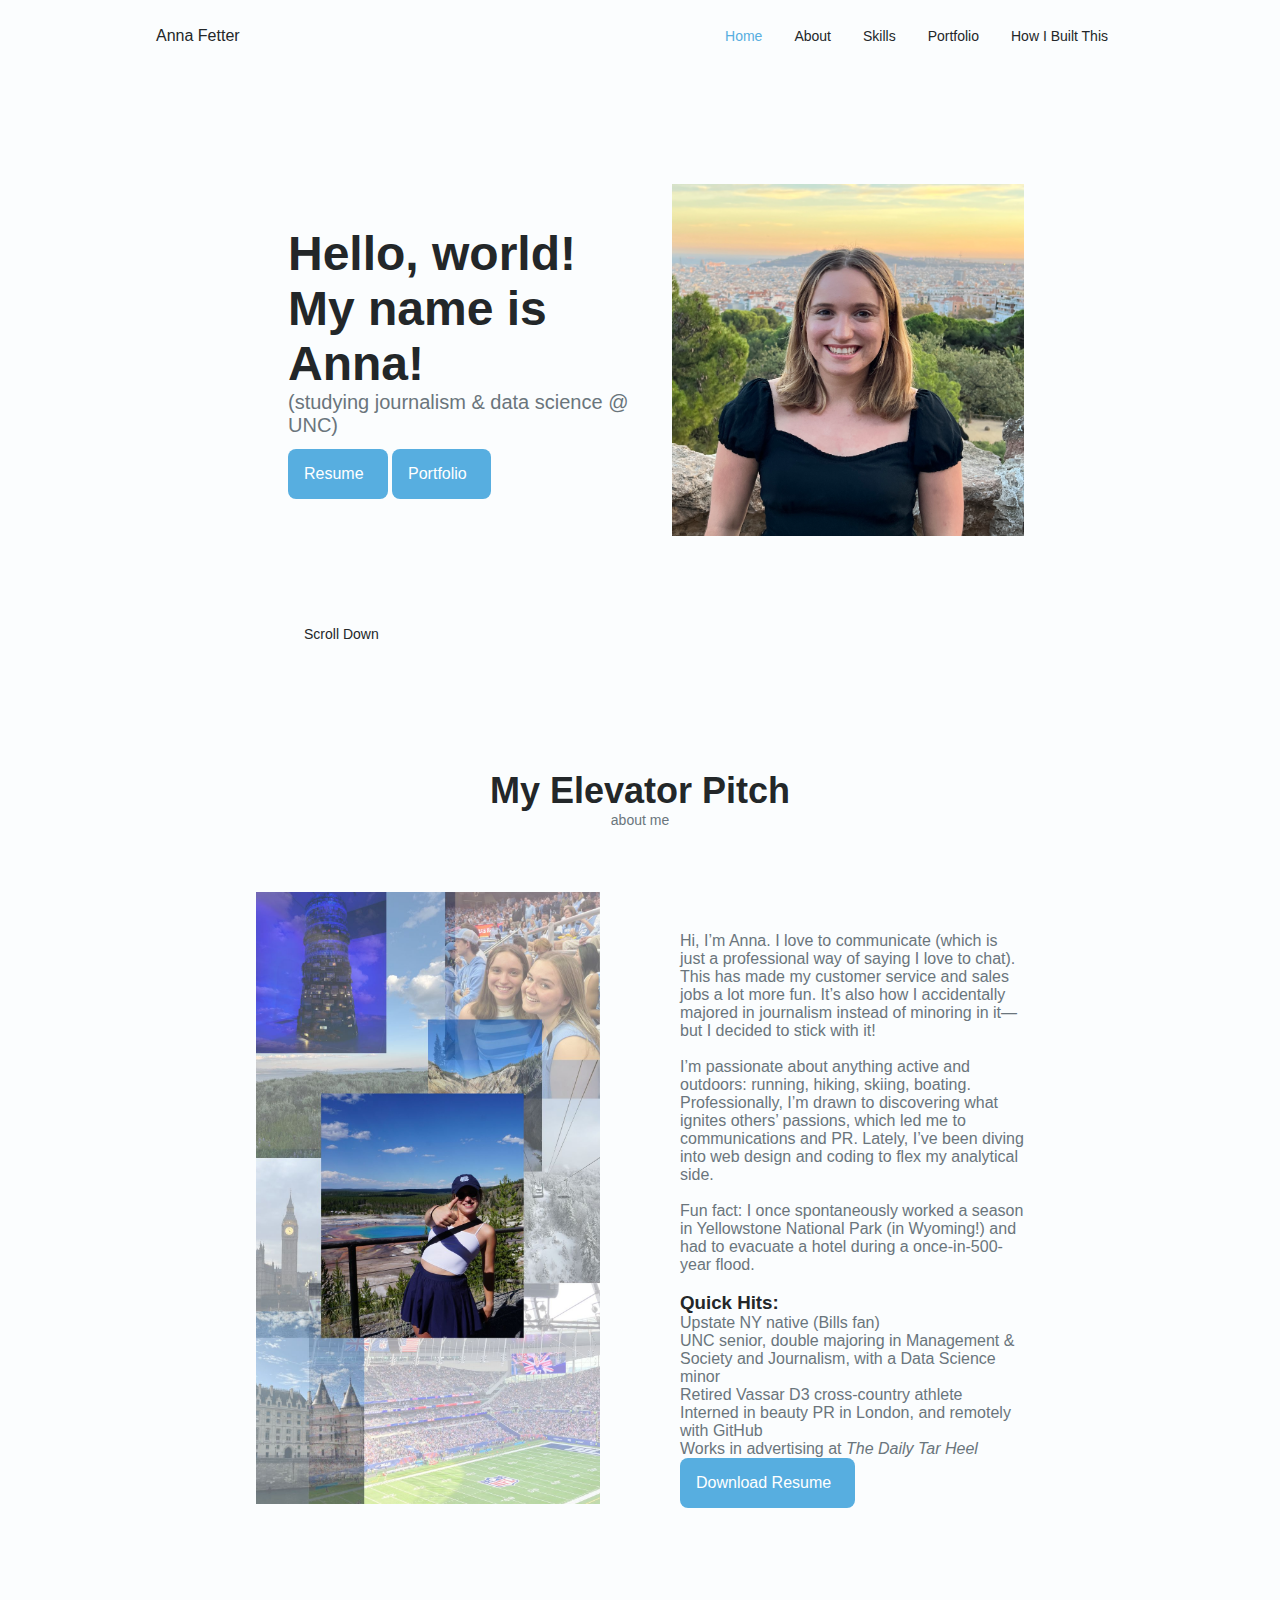
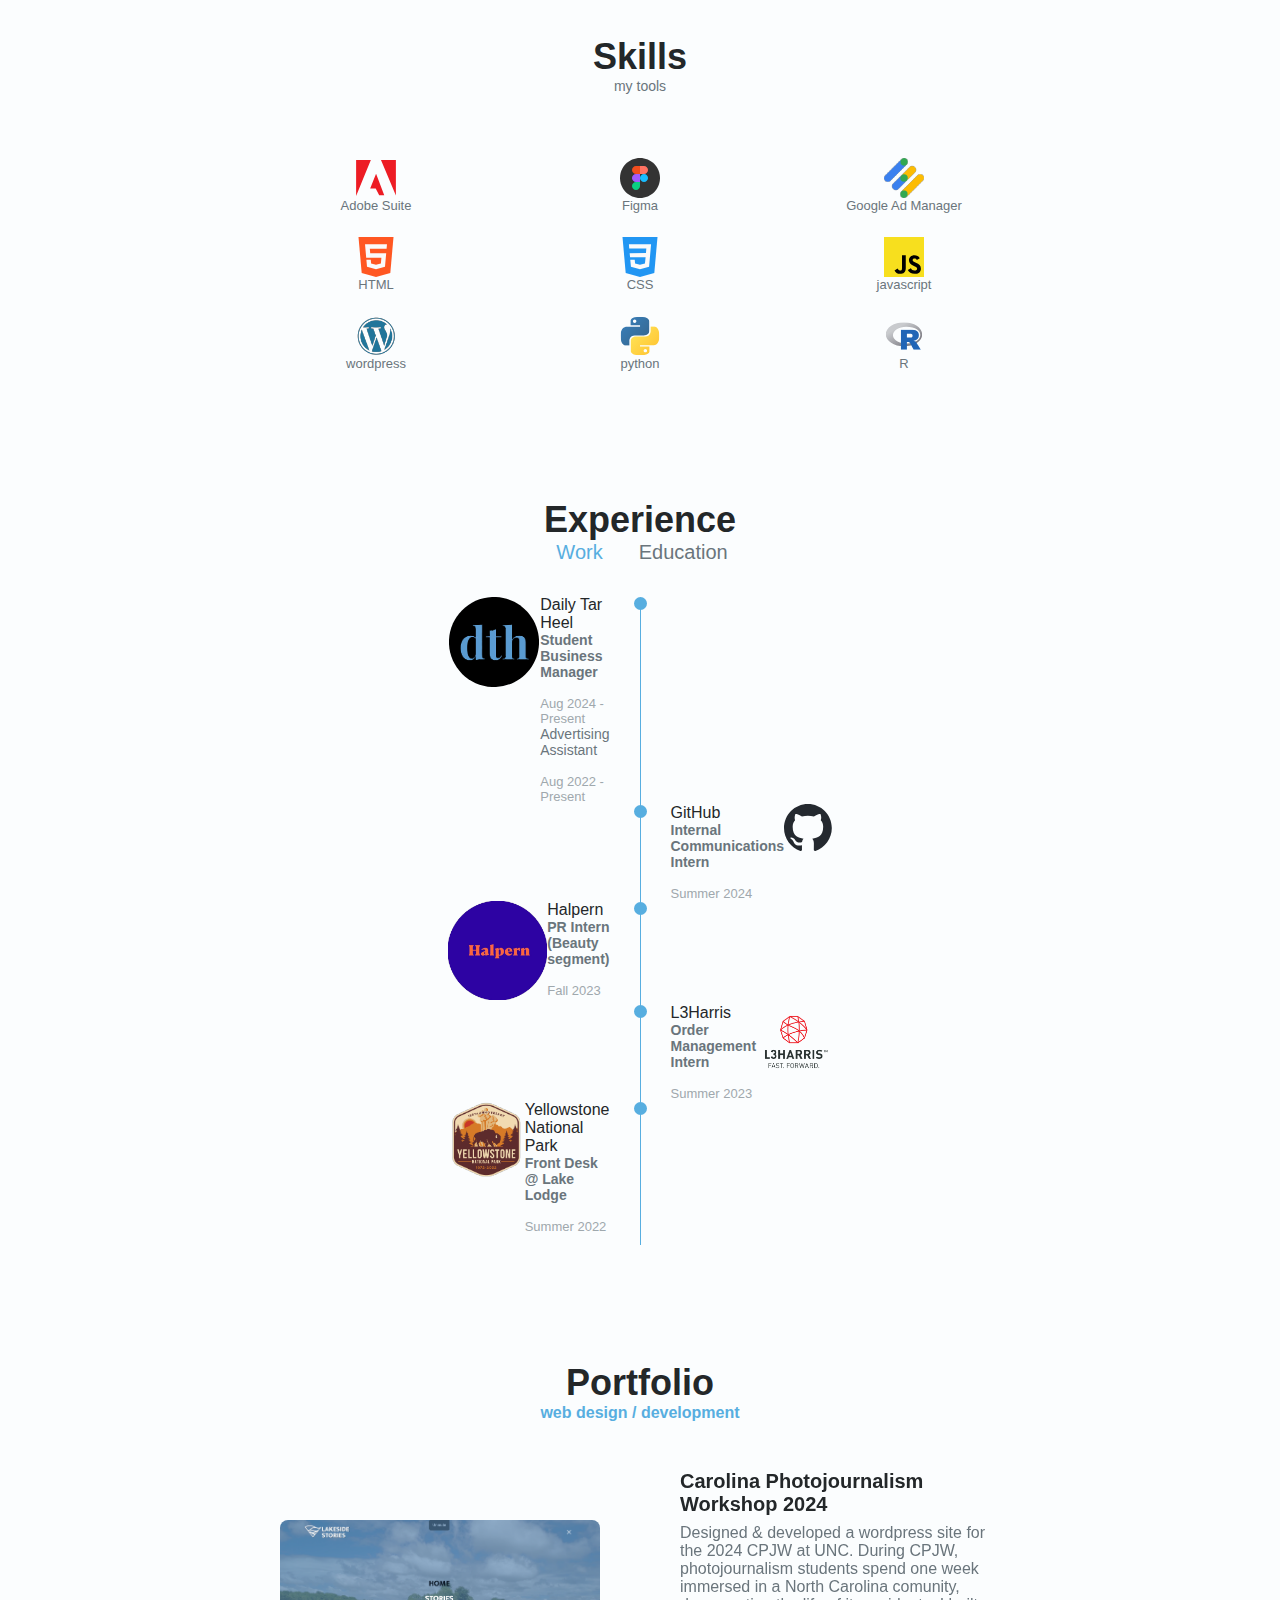
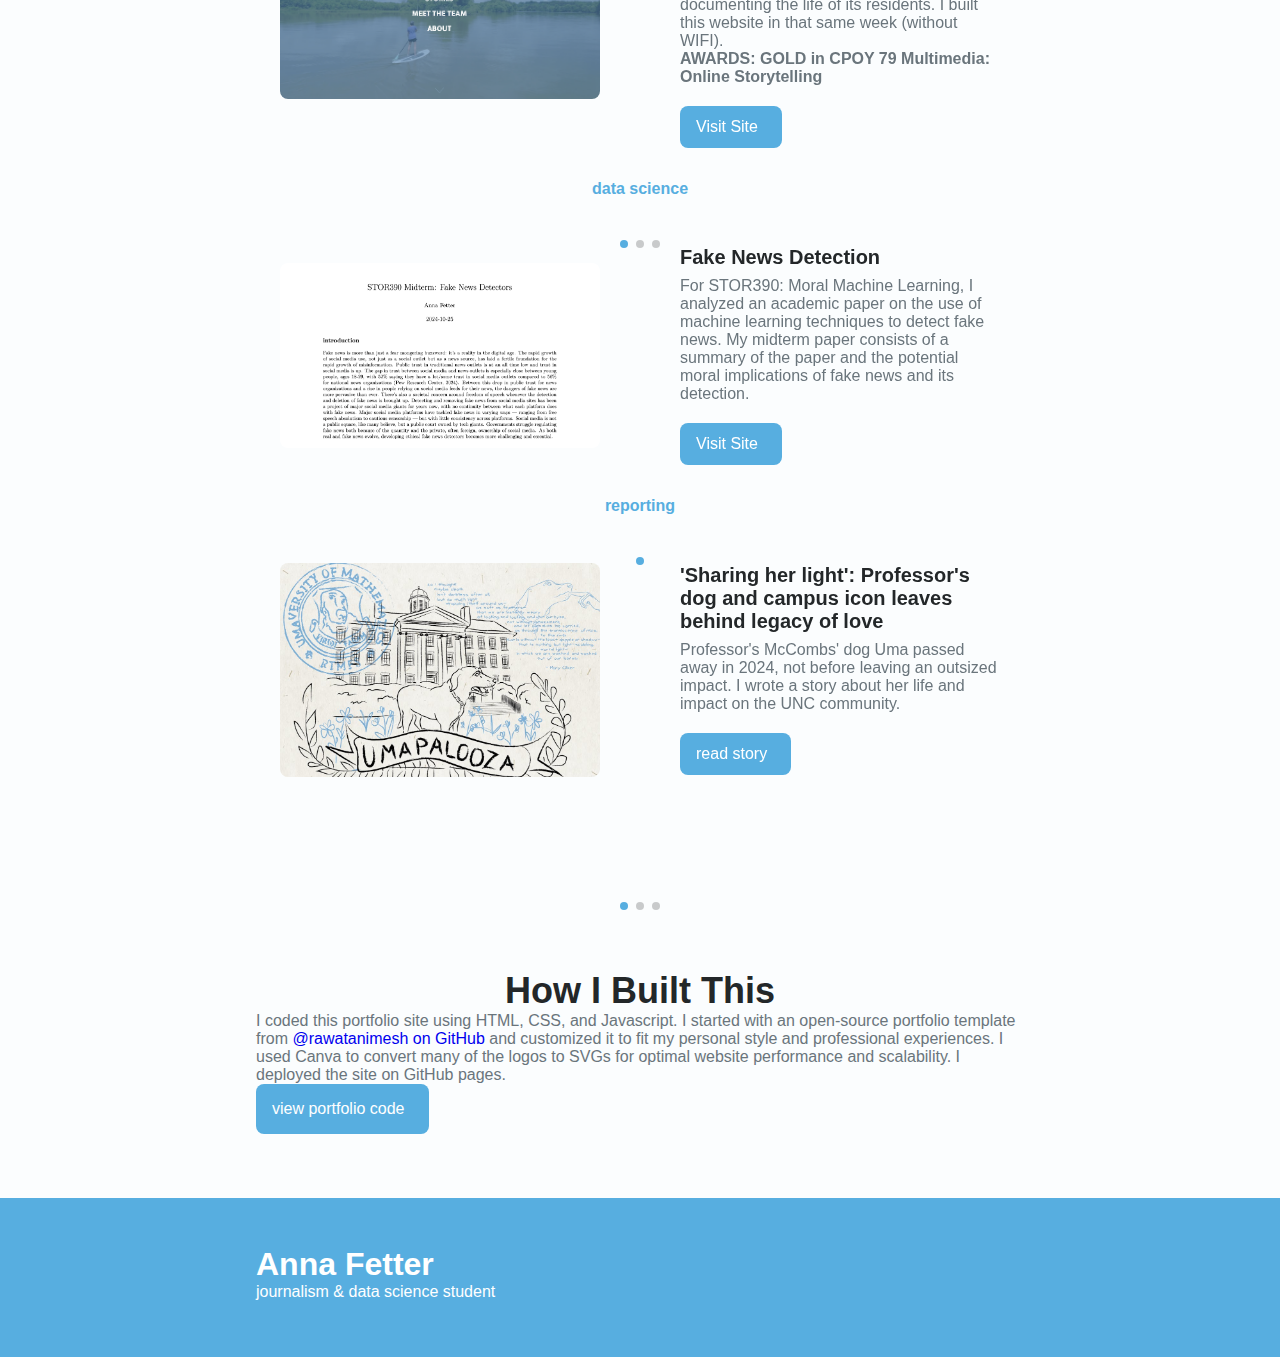
==== commit ef1ac769: "adding some projects" ====
--- a/index.html
+++ b/index.html
@@ -531,8 +531,29 @@
                 </a>
               </div>
             </div>
-
-            <!--==================== PORTFOLIO 2====================-->
+              <!--==================== PORTFOLIO 2====================-->
+            <div class="portfolio__content grid swiper-slide">
+              <img
+                src="/assets/img/portfolio/mejo487datavis.png"
+                alt=""
+                class="portfolio__img"
+              />
+              <div class="portfolio__data">
+                <h3 class="portfolio__title">Noise Complaints in Chapel Hill</h3>
+                <p class="portfolio__description">
+                  For my MEJO487: Intermediate Interactive Media class, I created a data visualization of noise complaints in Chapel Hill. I used D3.js to create the visualization and found the data from the open-source Chapel Hill police logs.
+                </p>
+                <a
+                  href="https://aefetter.github.io/noise-complaints-chapel-hill/"
+                  target="_blank"
+                  class="button button--flex button--small portfolio__button"
+                >
+                  See the code
+                  <i class="uil uil-arrow-right button__icon"></i>
+                </a>
+              </div>
+            </div>
+            <!--==================== PORTFOLIO 3====================-->
             <div class="portfolio__content grid swiper-slide">
               <img
                 src="/assets/img/portfolio/mejo487cssbootcamp.png"
@@ -555,6 +576,46 @@
               </div>
             </div>
 
+        </div>
+
+        <!-- Add arrows -->
+        <div class="swiper-button-next">
+          <i class="uil uil-angle-right-b swiper-portfolio-icon"></i>
+        </div>
+        <div class="swiper-button-prev">
+          <i class="uil uil-angle-left-b swiper-portfolio-icon"></i>
+        </div>
+
+        <!-- Add Pagination -->
+        <div class="swiper-pagination"></div>
+      </div>
+      <span class="portfolio__subtitle">data science</span>
+      <div class="portfolio__container container swiper-container">
+        <div class="swiper-wrapper">
+            <!--==================== PORTFOLIO 1====================-->
+            <div class="portfolio__content grid swiper-slide">
+              <img
+                src="/assets/img/portfolio/stor390-midterm.png"
+                alt=""
+                class="portfolio__img"
+              />
+              <div class="portfolio__data">
+                <h3 class="portfolio__title">Fake News Detection</h3>
+                <p class="portfolio__description">
+                  For STOR390: Moral Machine Learning, I analyzed an academic paper on the use of machine learning techniques to detect fake news. My midterm paper consists of a summary of the paper and the potential moral implications of fake news and its detection.
+                </p>
+                <a
+                  href="https://github.com/aefetter/stor390midterm"
+                  target="_blank"
+                  class="button button--flex button--small portfolio__button"
+                >
+                  Visit Site
+                  <i class="uil uil-arrow-right button__icon"></i>
+                </a>
+              </div>
+            </div>
+
+            <!--==================== PORTFOLIO 2====================-->
         </div>
 
         <!-- Add arrows -->
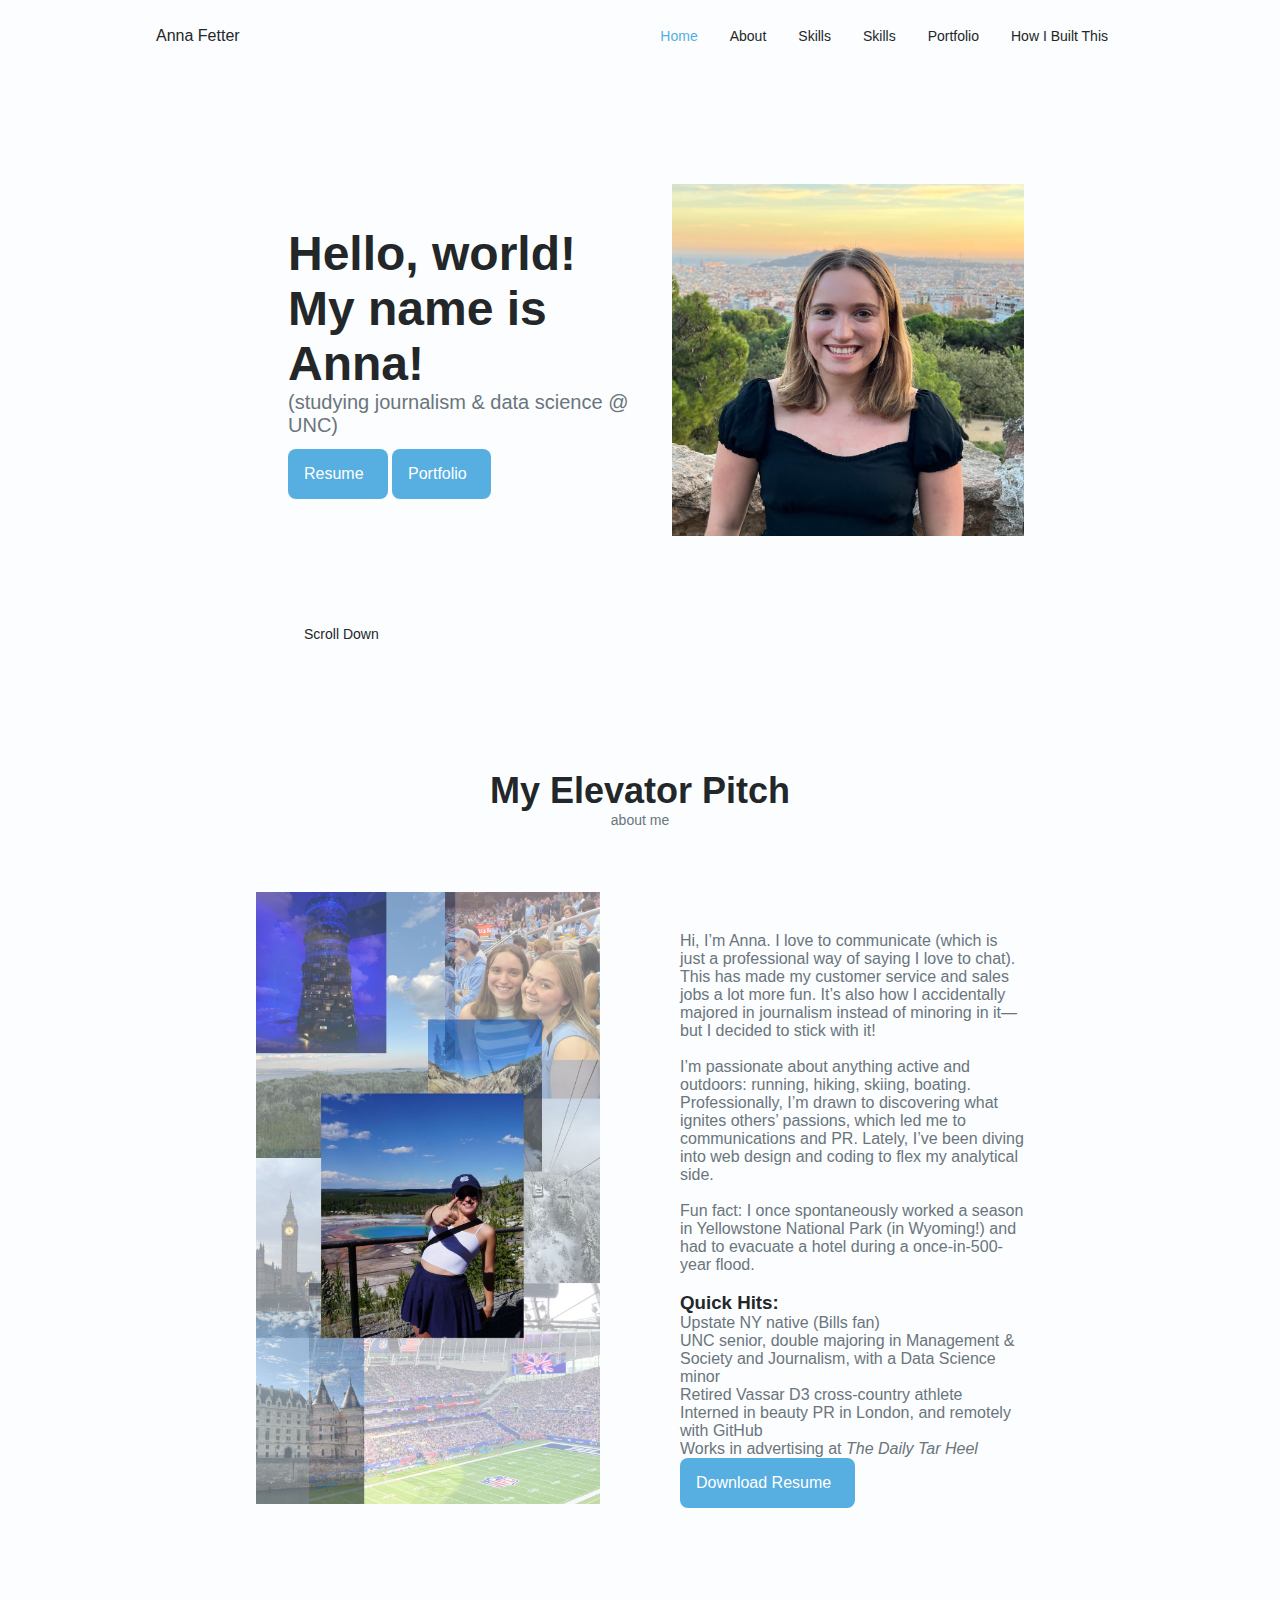
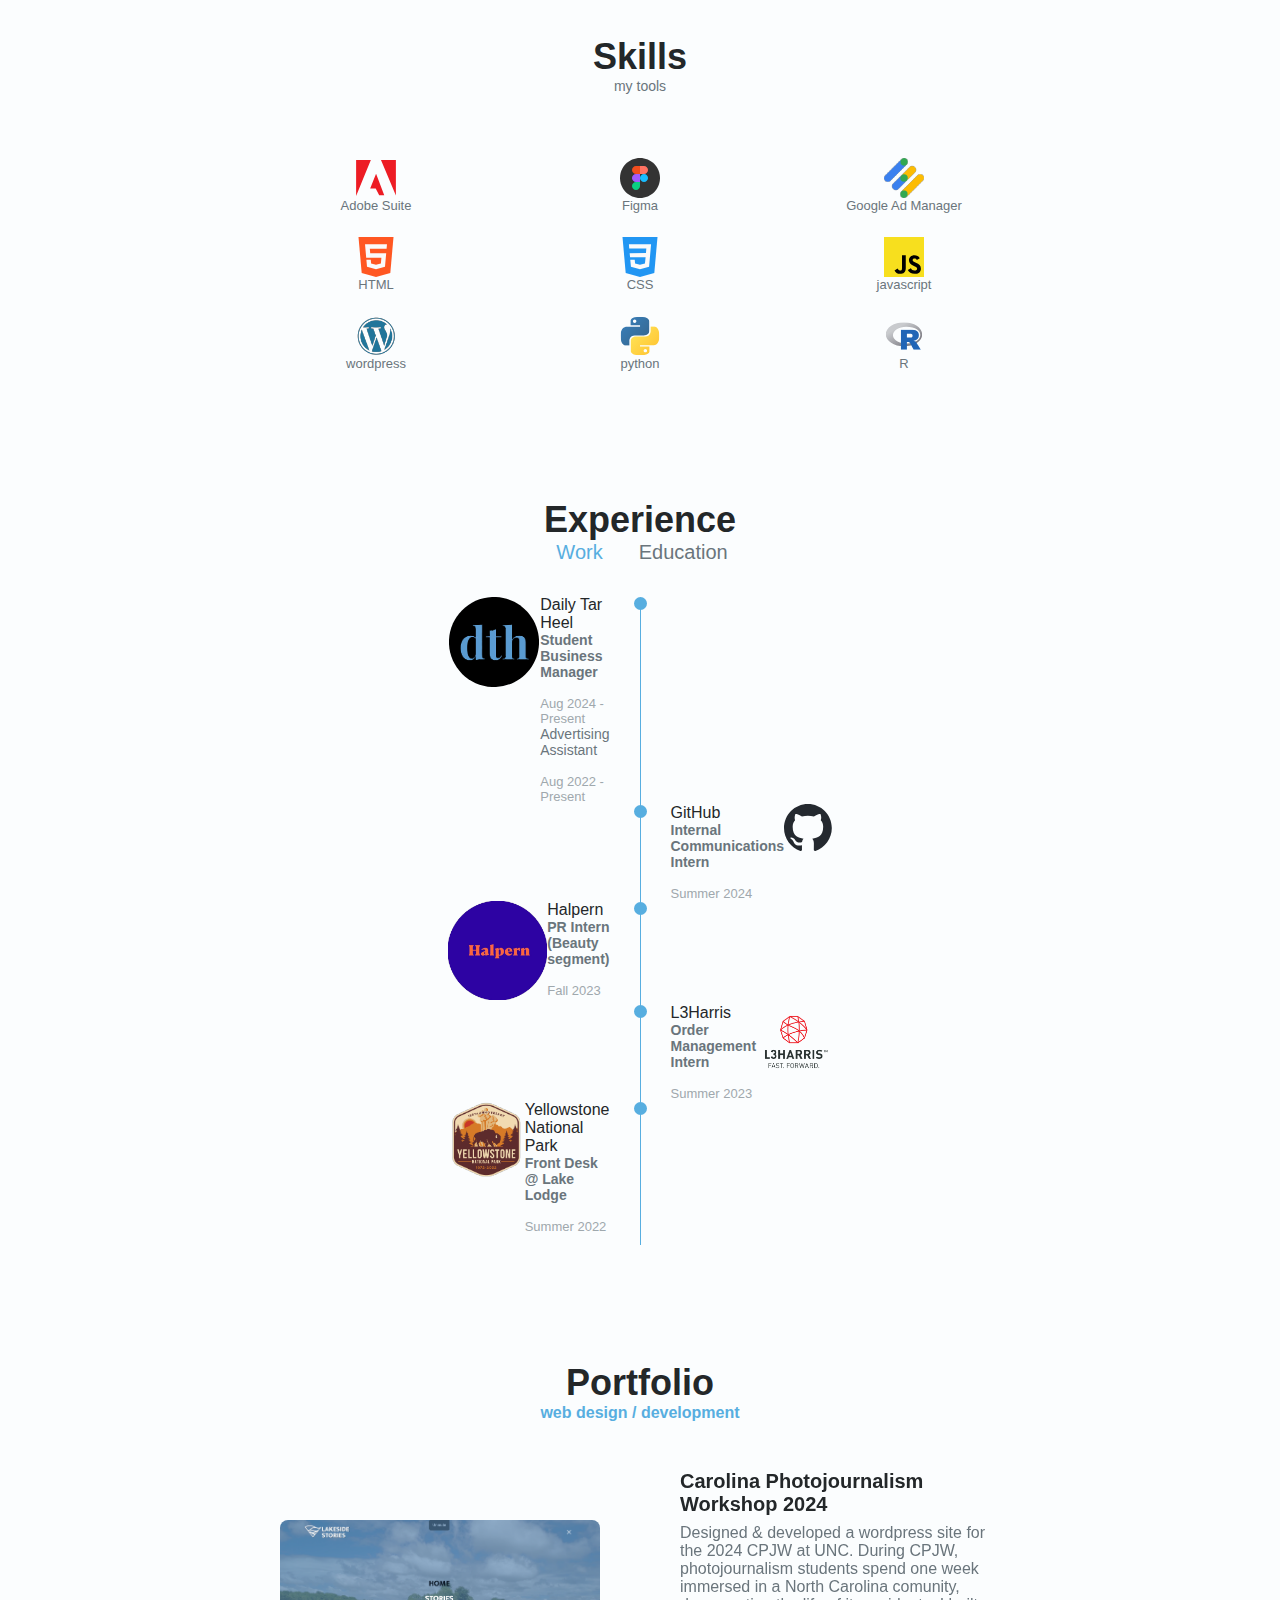
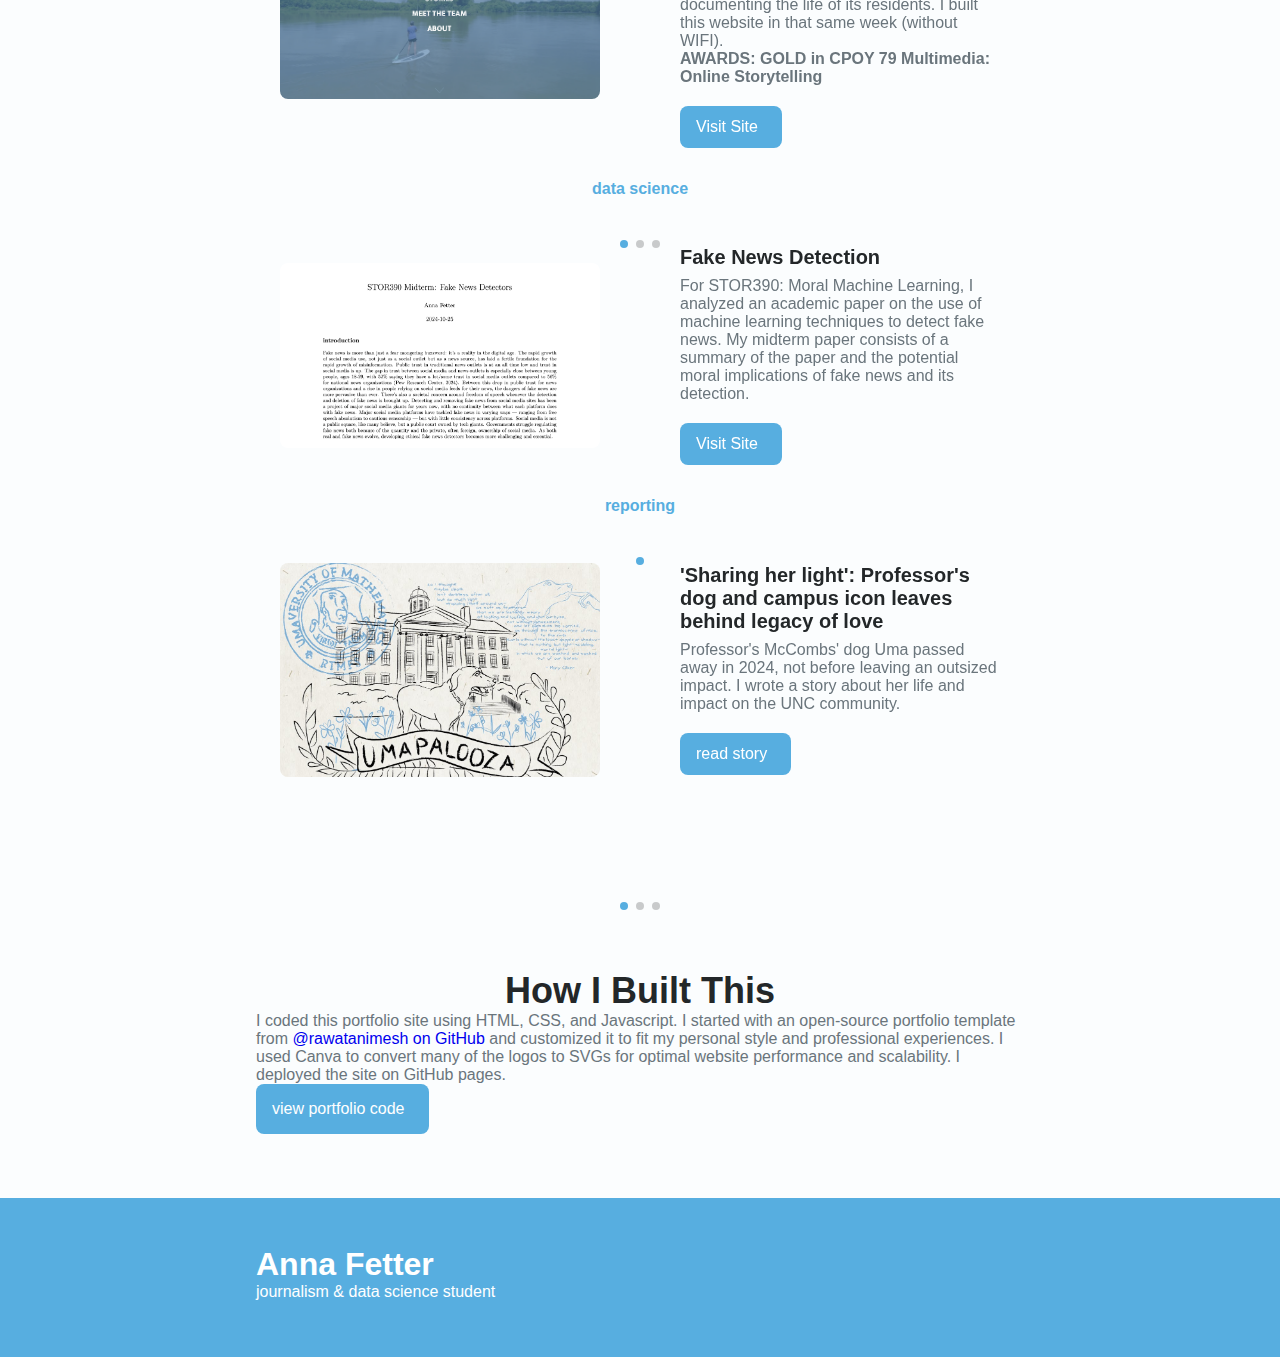
==== commit 3873cc3b: "adding "experience" to nav bar" ====
--- a/index.html
+++ b/index.html
@@ -107,6 +107,12 @@
 
             <li class="nav__item">
               <a href="#skills" class="nav__link noSelect">
+                <i class="uil uil-file-alt nav__icon"></i> Skills
+              </a>
+            </li>
+
+            <li class="nav__item">
+              <a href="#experience" class="nav__link noSelect">
                 <i class="uil uil-file-alt nav__icon"></i> Skills
               </a>
             </li>
@@ -329,7 +335,7 @@
 
     <!--==================== SCHOOL/EDUCATION ====================-->
 
-    <section class="qualification section">
+    <section class="qualification section" id="experience">
       <h2 class="section__title">Experience</h2>
       <!-- <span class="section__subtitle">My personal journey</span> -->
 
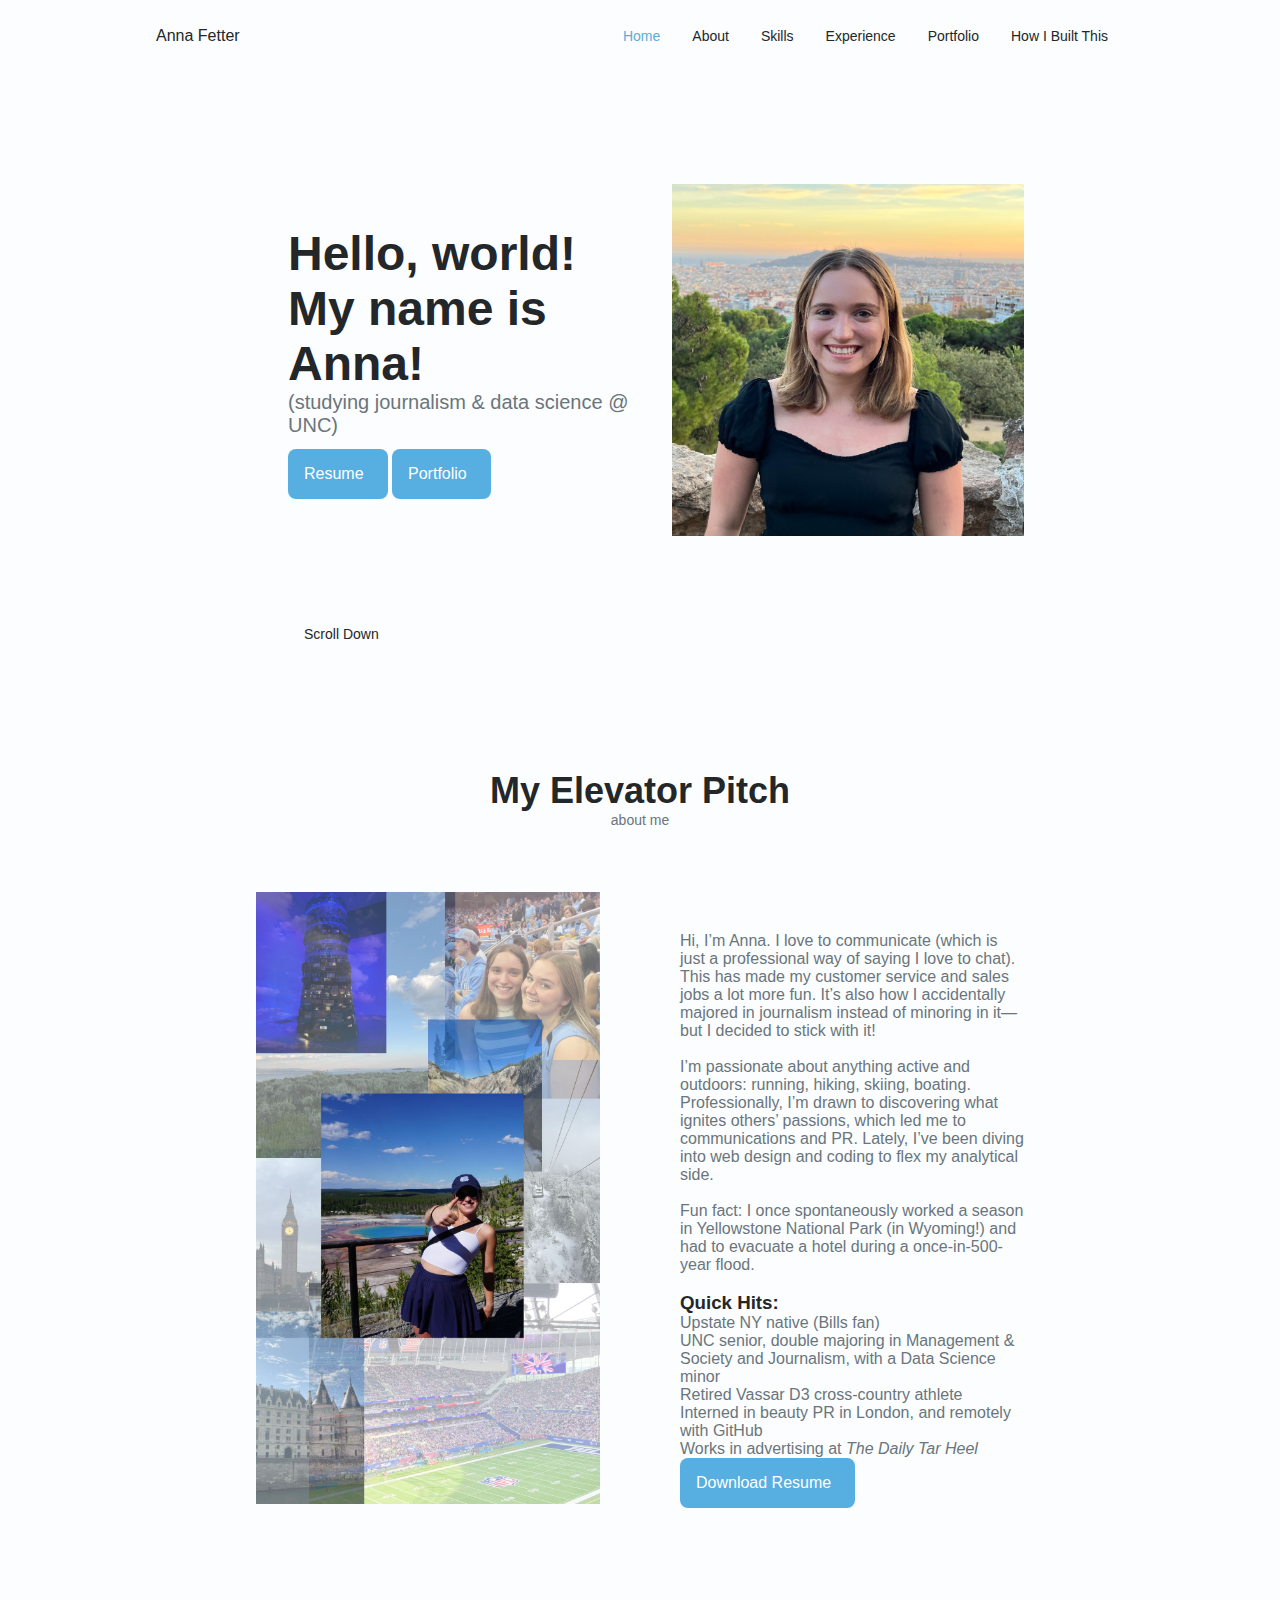
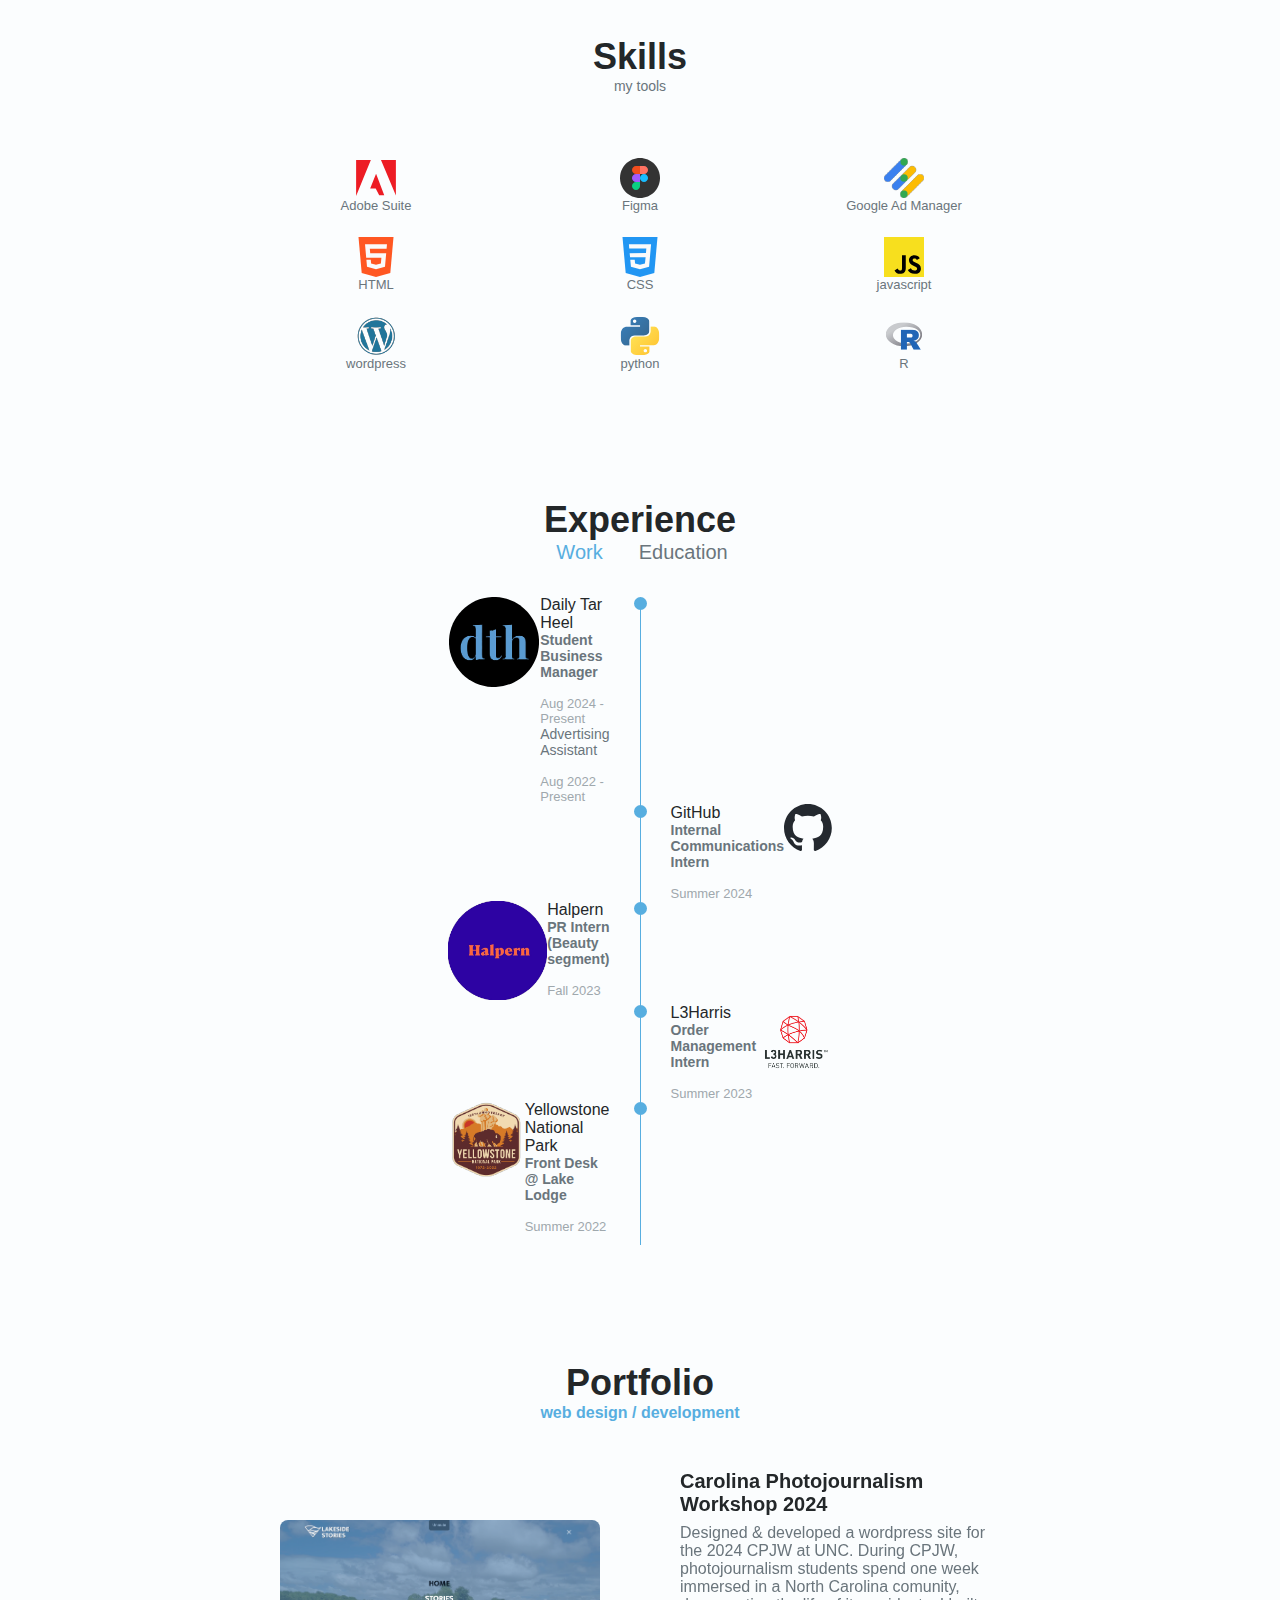
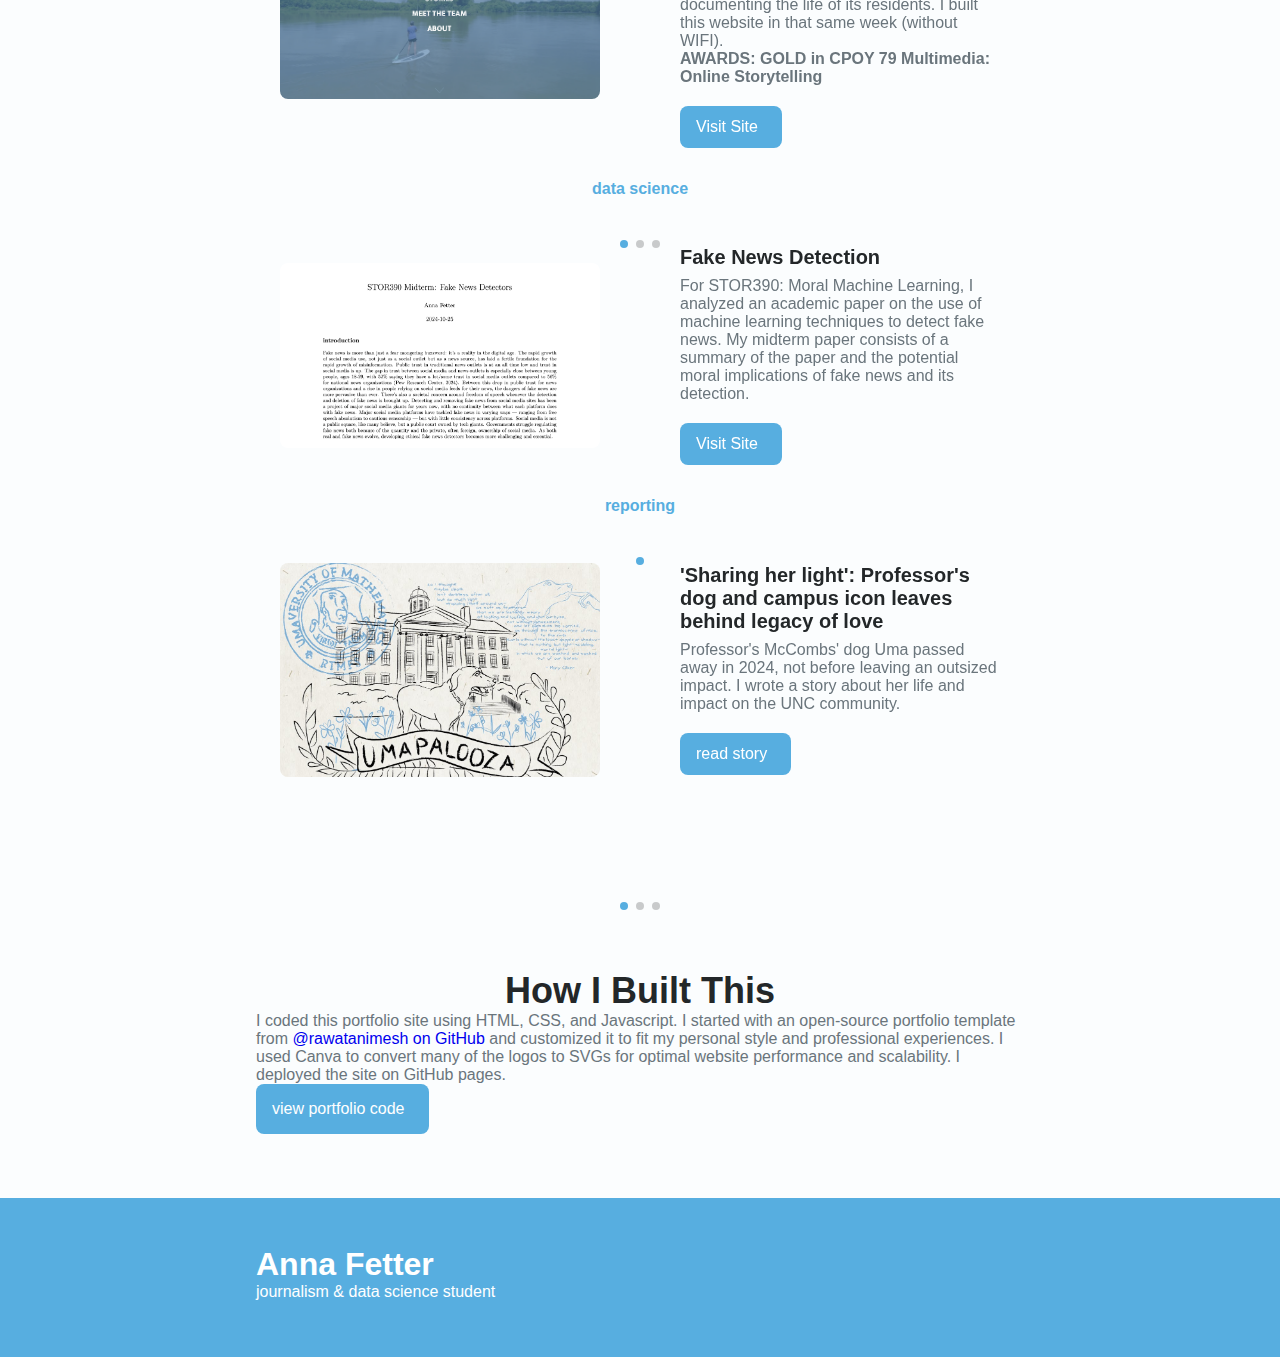
==== commit e220b2de: "fixing typo in nav bar" ====
--- a/index.html
+++ b/index.html
@@ -113,7 +113,7 @@
 
             <li class="nav__item">
               <a href="#experience" class="nav__link noSelect">
-                <i class="uil uil-file-alt nav__icon"></i> Skills
+                <i class="uil uil-file-alt nav__icon"></i> Experience
               </a>
             </li>
 
